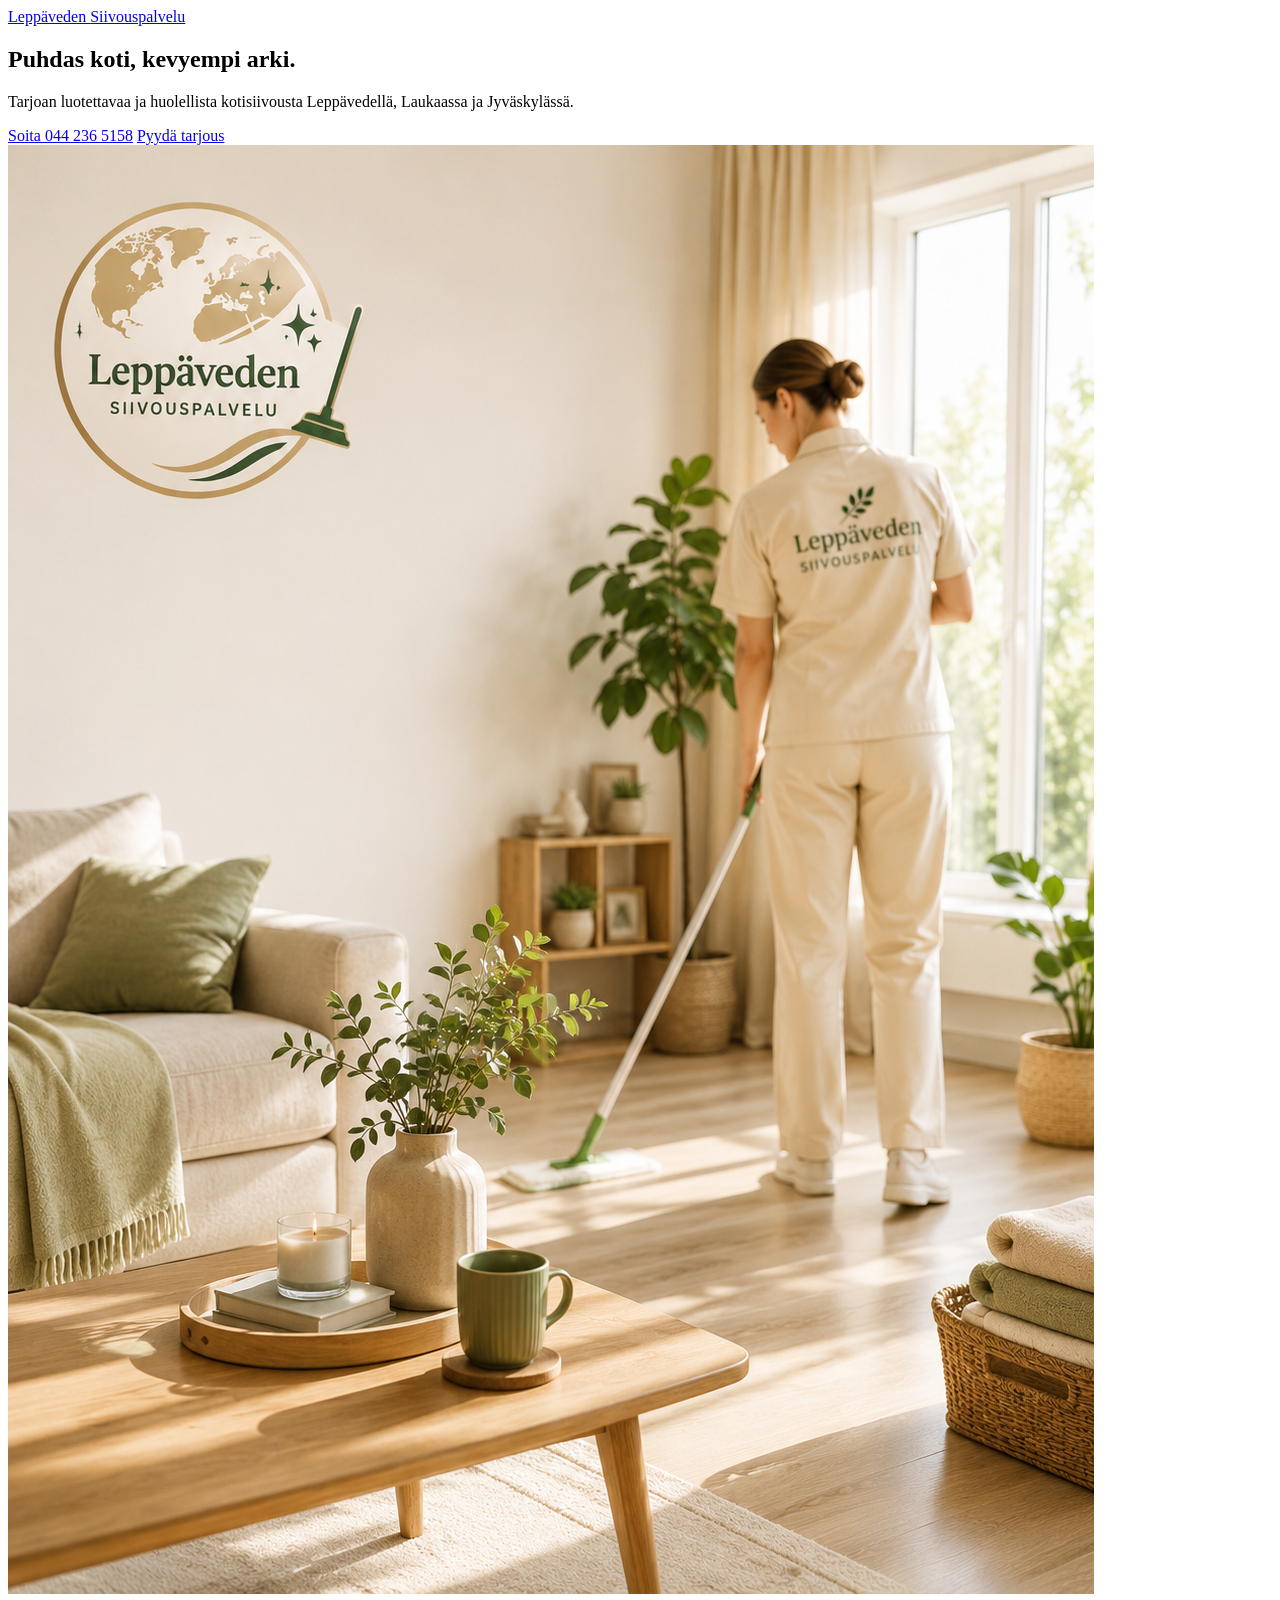
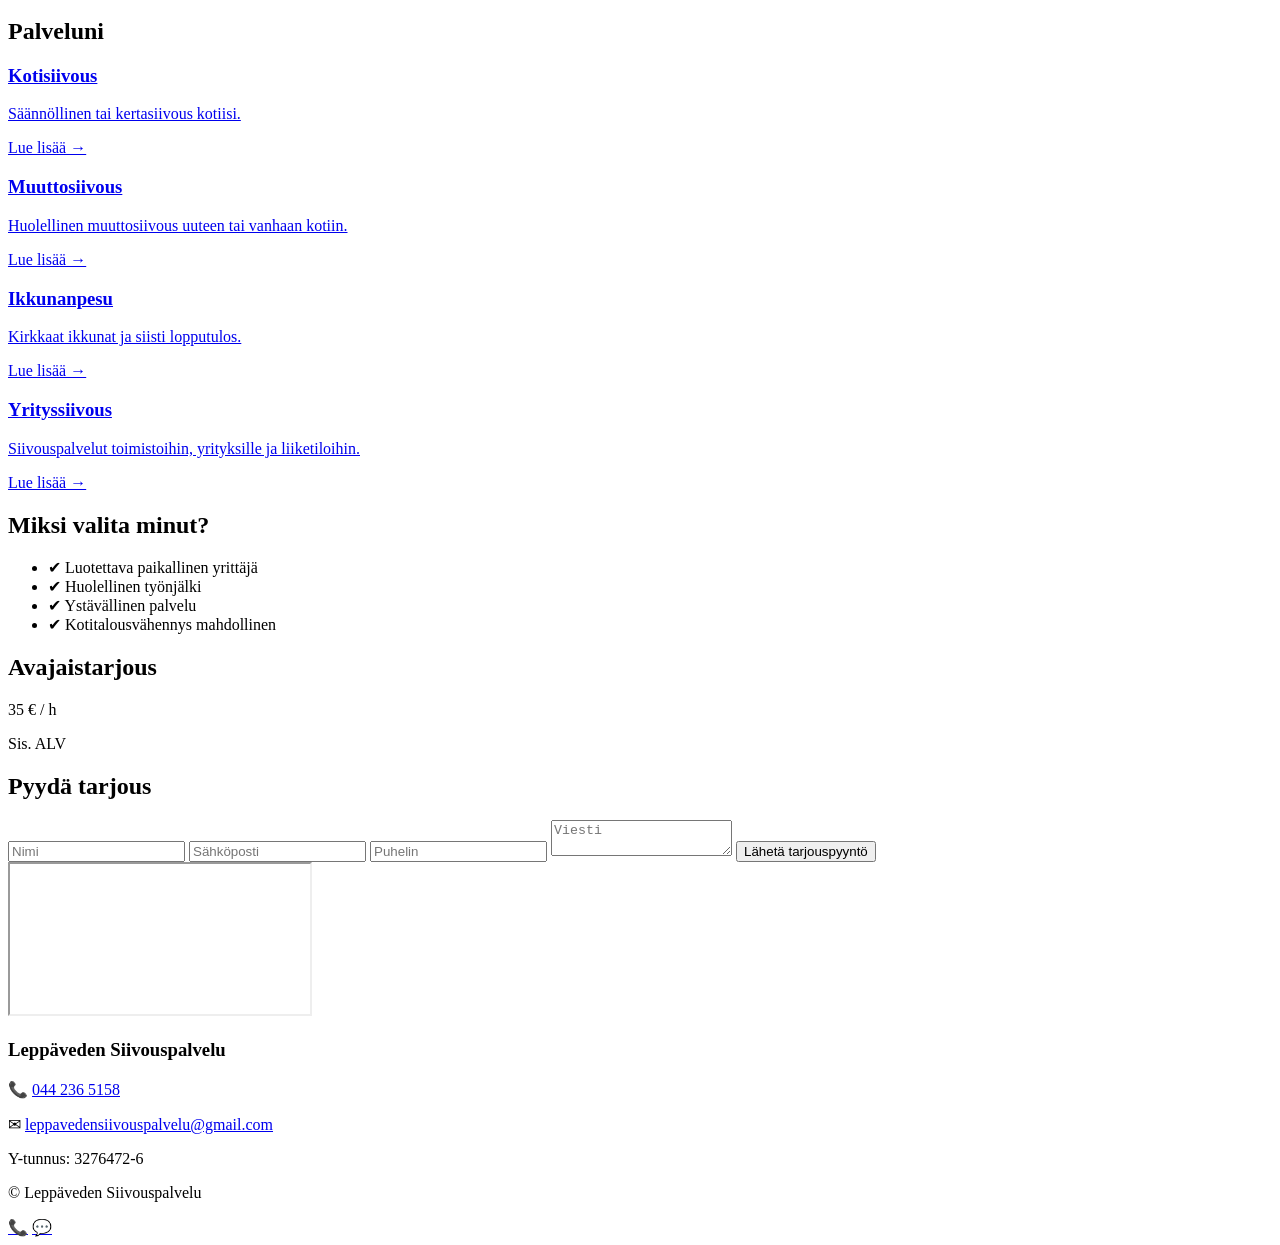
==== index.html @ e995a467 "Add files via upload" ====
<!DOCTYPE html>
<html lang="fi">
<head>
<meta charset="UTF-8">
<meta name="viewport" content="width=device-width, initial-scale=1.0">
<title>Siivouspalvelu Jyväskylä ja Laukaa | Leppäveden Siivouspalvelu</title>

<meta name="description" content="Tarjoan kotisiivousta, muuttosiivousta, yrityssiivousta ja ikkunanpesua Leppävedellä, Laukaassa ja Jyväskylässä. Pyydä maksuton tarjous!">
<meta name="robots" content="index,follow,max-image-preview:large">
<meta name="theme-color" content="#6d7550">
<link rel="canonical" href="https://www.leppavedensiivous.fi/">

<meta property="og:title" content="Leppäveden Siivouspalvelu">
<meta property="og:description" content="Kotisiivous, muuttosiivous, yrityssiivous ja ikkunanpesu Leppävedellä, Laukaassa ja Jyväskylässä.">
<meta property="og:type" content="website">
<meta property="og:locale" content="fi_FI">
<meta property="og:url" content="https://www.leppavedensiivous.fi/">
<meta property="og:image" content="https://www.leppavedensiivous.fi/etusivu.png">
<meta property="og:image:alt" content="Leppäveden Siivouspalvelu">
<meta name="twitter:card" content="summary_large_image">

<link rel="icon" href="favicon.png">
<link rel="stylesheet" href="css/style.css">
<link rel="stylesheet" href="css/desktop-form.css" media="(min-width: 601px)">
<link rel="stylesheet" href="css/mobile-images.css" media="(max-width: 600px)">
<script type="application/ld+json">
{
  "@context": "https://schema.org",
  "@type": "CleaningService",
  "@id": "https://www.leppavedensiivous.fi/#yritys",
  "name": "Leppäveden Siivouspalvelu",
  "url": "https://www.leppavedensiivous.fi/",
  "image": "https://www.leppavedensiivous.fi/etusivu.png",
  "telephone": "+358442365158",
  "email": "leppavedensiivouspalvelu@gmail.com",
  "priceRange": "€€",
  "address": {
    "@type": "PostalAddress",
    "addressLocality": "Leppävesi",
    "postalCode": "41310",
    "addressCountry": "FI"
  },
  "areaServed": ["Leppävesi", "Laukaa", "Jyväskylä"],
  "hasOfferCatalog": {
    "@type": "OfferCatalog",
    "name": "Siivouspalvelut",
    "itemListElement": [
      {"@type":"Offer","itemOffered":{"@type":"Service","name":"Kotisiivous","url":"https://www.leppavedensiivous.fi/kotisiivous.html"}},
      {"@type":"Offer","itemOffered":{"@type":"Service","name":"Muuttosiivous","url":"https://www.leppavedensiivous.fi/muuttosiivous.html"}},
      {"@type":"Offer","itemOffered":{"@type":"Service","name":"Ikkunanpesu","url":"https://www.leppavedensiivous.fi/ikkunanpesu.html"}},
      {"@type":"Offer","itemOffered":{"@type":"Service","name":"Yrityssiivous","url":"https://www.leppavedensiivous.fi/yrityssiivous.html"}}
    ]
  }
}
</script>
    <!-- Google tag (gtag.js) -->
<script async src="https://www.googletagmanager.com/gtag/js?id=G-11C0K4XJT7"></script>
<script>
  window.dataLayer = window.dataLayer || [];
  function gtag(){dataLayer.push(arguments);}
  gtag('js', new Date());

  gtag('config', 'G-11C0K4XJT7');
</script>
</head>

<body>

<header class="header">
<div class="container">
<a class="logo" href="#">Leppäveden <span>Siivouspalvelu</span></a>


</div>
</header>

<section class="hero">
<div class="container hero-content">
<h1>Puhdas koti, kevyempi arki.</h1>
<p>Tarjoan luotettavaa ja huolellista kotisiivousta Leppävedellä, Laukaassa ja Jyväskylässä.</p>

<div class="buttons">
<a class="btn primary" href="tel:+358442365158">Soita 044 236 5158</a>
<a class="btn secondary" href="#lomake">Pyydä tarjous</a>
</div>
</div>
</section>

<section class="section">
  <div class="container">
    <img src="etusivu.png"
         alt="Kotisiivous Leppävedellä, Laukaassa ja Jyväskylässä"
         width="1086"
         height="1449"
         class="service-image">
  </div>
</section>

<section id="palvelut" class="section">
<h2>Palveluni</h2>
<div class="cards">

<a href="kotisiivous.html" class="card">
    <h3>Kotisiivous</h3>
    <p>Säännöllinen tai kertasiivous kotiisi.</p>
    <span class="read-more">Lue lisää →</span>
</a>

<a href="muuttosiivous.html" class="card">
    <h3>Muuttosiivous</h3>
    <p>Huolellinen muuttosiivous uuteen tai vanhaan kotiin.</p>
    <span class="read-more">Lue lisää →</span>
</a>

<a href="ikkunanpesu.html" class="card">
    <h3>Ikkunanpesu</h3>
    <p>Kirkkaat ikkunat ja siisti lopputulos.</p>
    <span class="read-more">Lue lisää →</span>
</a>

<a href="yrityssiivous.html" class="card">
    <h3>Yrityssiivous</h3>
    <p>Siivouspalvelut toimistoihin, yrityksille ja liiketiloihin.</p>
    <span class="read-more">Lue lisää →</span>
</a>

</div>
</section>

<section id="miksi" class="section light">
<div class="container">
<h2>Miksi valita minut?</h2>
<ul class="benefits">
<li>✔ Luotettava paikallinen yrittäjä</li>
<li>✔ Huolellinen työnjälki</li>
<li>✔ Ystävällinen palvelu</li>
<li>✔ Kotitalousvähennys mahdollinen</li>
</ul>
</div>
</section>

<section id="tarjous" class="offer">
<div class="container">
<h2>Avajaistarjous</h2>
<div class="price"><span>35 € / h</span></div>
<p>Sis. ALV</p>
</div>
</section>

<section id="lomake" class="section">
<div class="container">
<h2>Pyydä tarjous</h2>

<form action="https://formspree.io/f/mqeryrnl" method="POST">
<input type="text" name="Nimi" placeholder="Nimi" required>
<input type="email" name="Sähköposti" placeholder="Sähköposti">
<input type="tel" name="Puhelin" placeholder="Puhelin" required>
<textarea name="Viesti" placeholder="Viesti" required></textarea>

<input type="hidden" name="_subject" value="Uusi tarjouspyyntö - Leppäveden Siivouspalvelu">
<input type="hidden" name="_next" value="https://www.leppavedensiivous.fi/kiitos.html">

<button type="submit">Lähetä tarjouspyyntö</button>
</form>

</div>
</section>

<section class="map">
<iframe loading="lazy" title="Leppäveden Siivouspalvelun palvelualue kartalla" referrerpolicy="no-referrer-when-downgrade" src="https://maps.google.com/maps?q=Leppävesi&t=&z=12&ie=UTF8&iwloc=&output=embed"></iframe>
</section>

<footer id="yhteys">
<div class="container">
<h3>Leppäveden Siivouspalvelu</h3>
<p>📞 <a href="tel:+358442365158">044 236 5158</a></p>
<p>✉ <a href="mailto:leppavedensiivouspalvelu@gmail.com">leppavedensiivouspalvelu@gmail.com</a></p>
<p>Y-tunnus: 3276472-6</p>
<p>© <span id="year"></span> Leppäveden Siivouspalvelu</p>
</div>
</footer>

<a class="floating-call" href="tel:+358442365158" aria-label="Soita">📞</a>
<a class="floating-whatsapp" href="https://wa.me/358442365158" target="_blank" rel="noopener" aria-label="WhatsApp">💬</a>

<script src="js/script.js"></script>
</body>
</html>
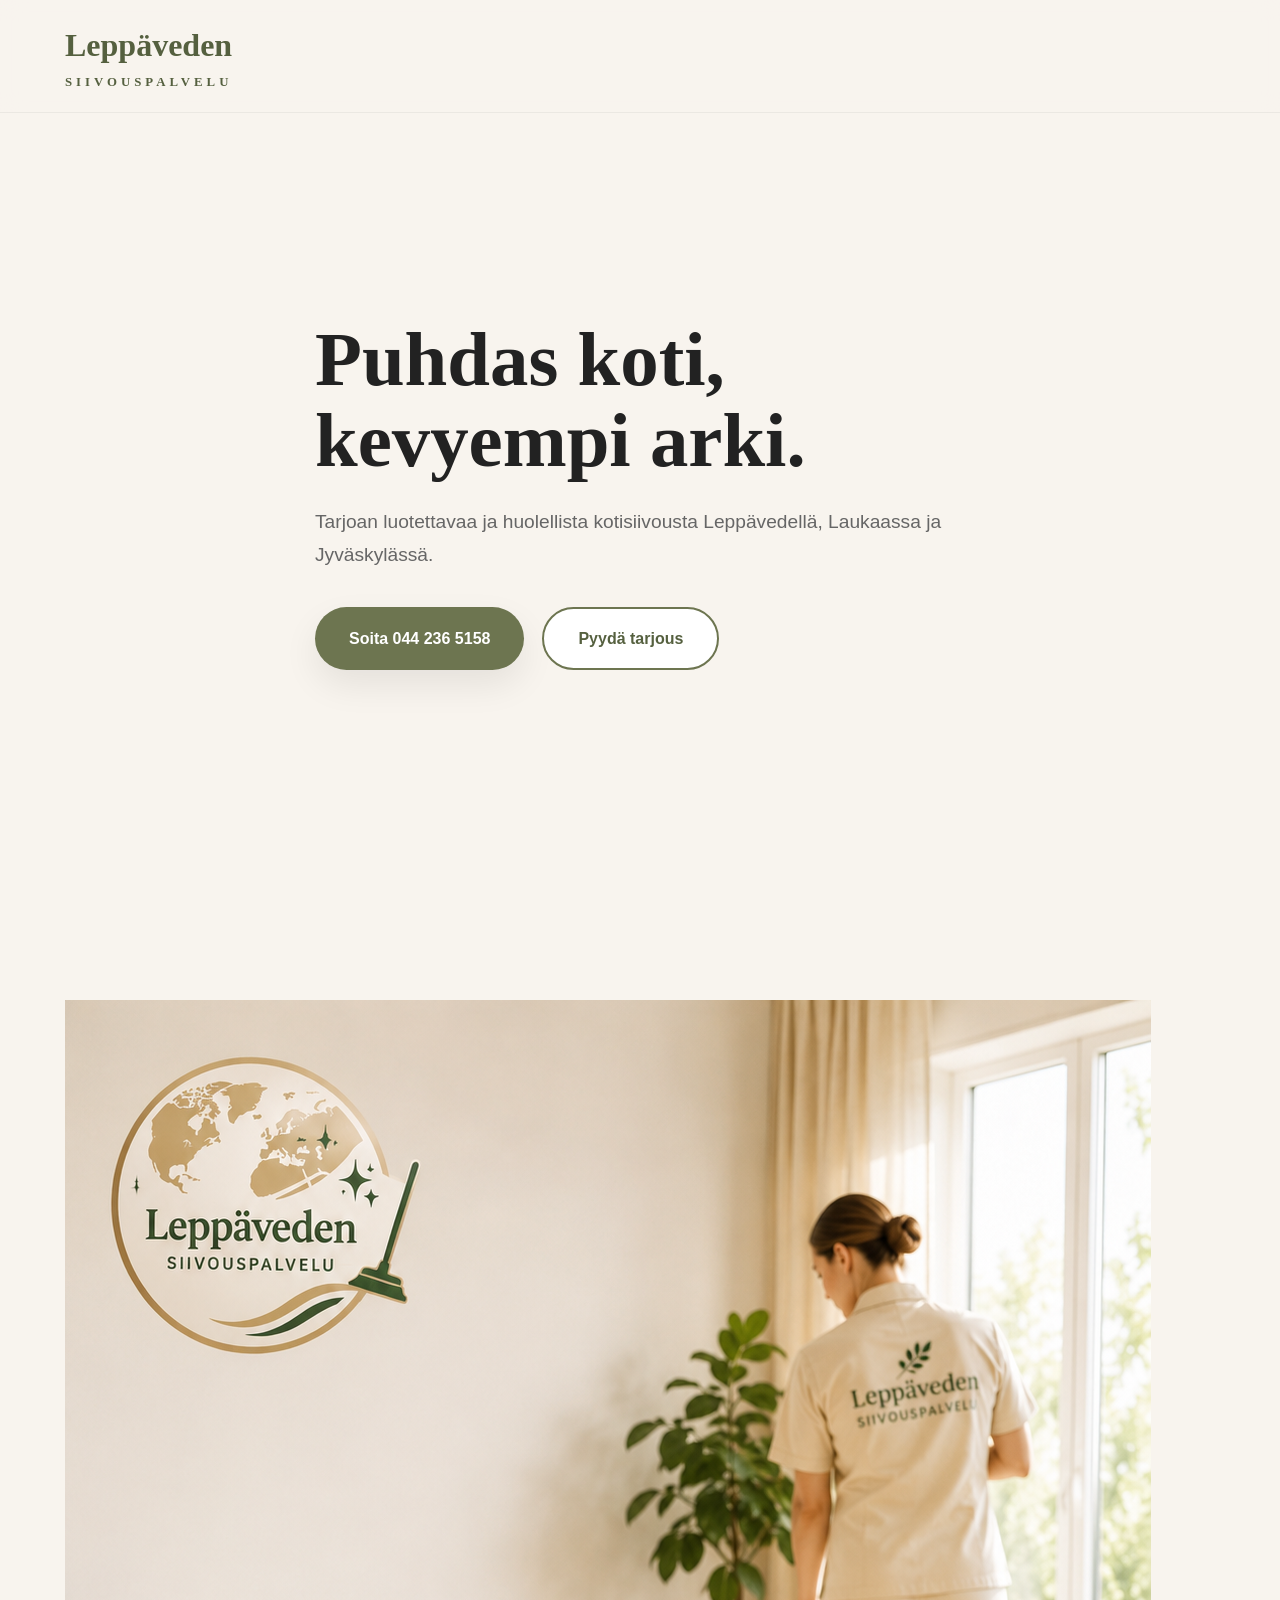
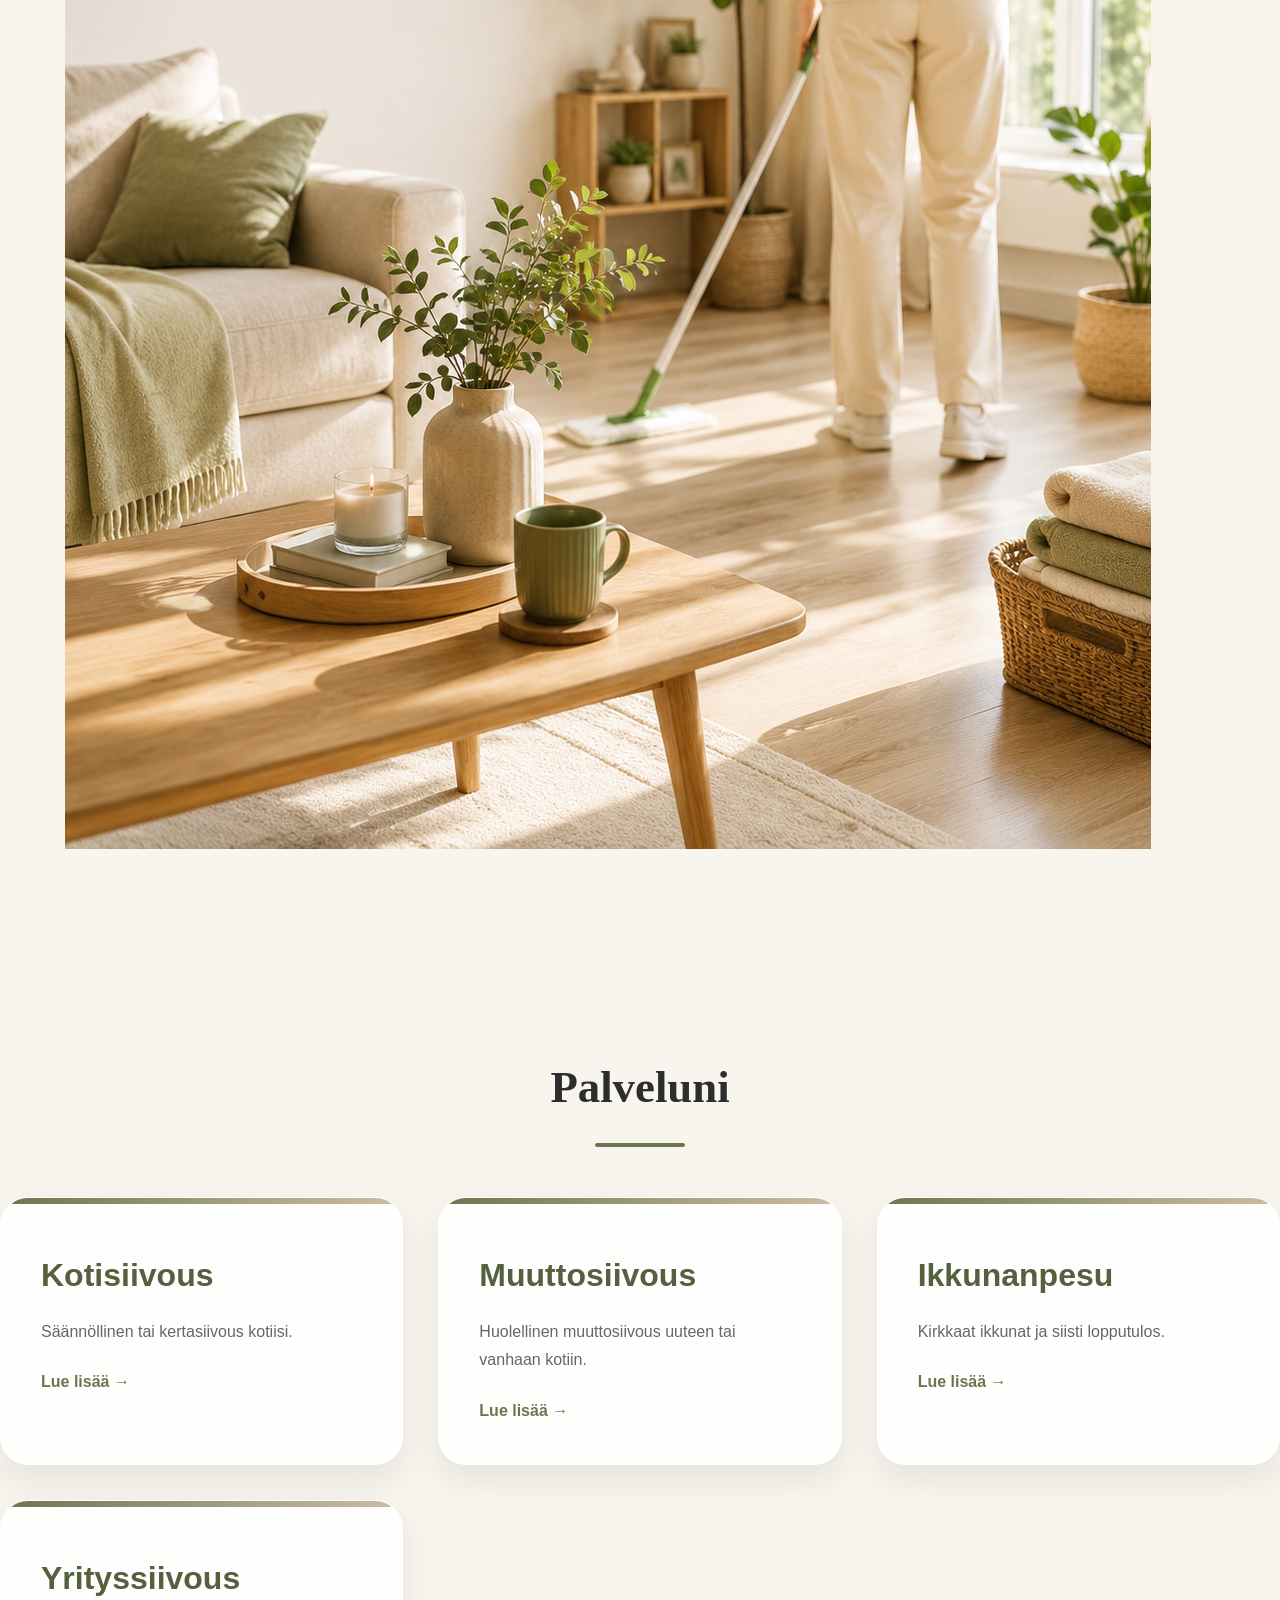
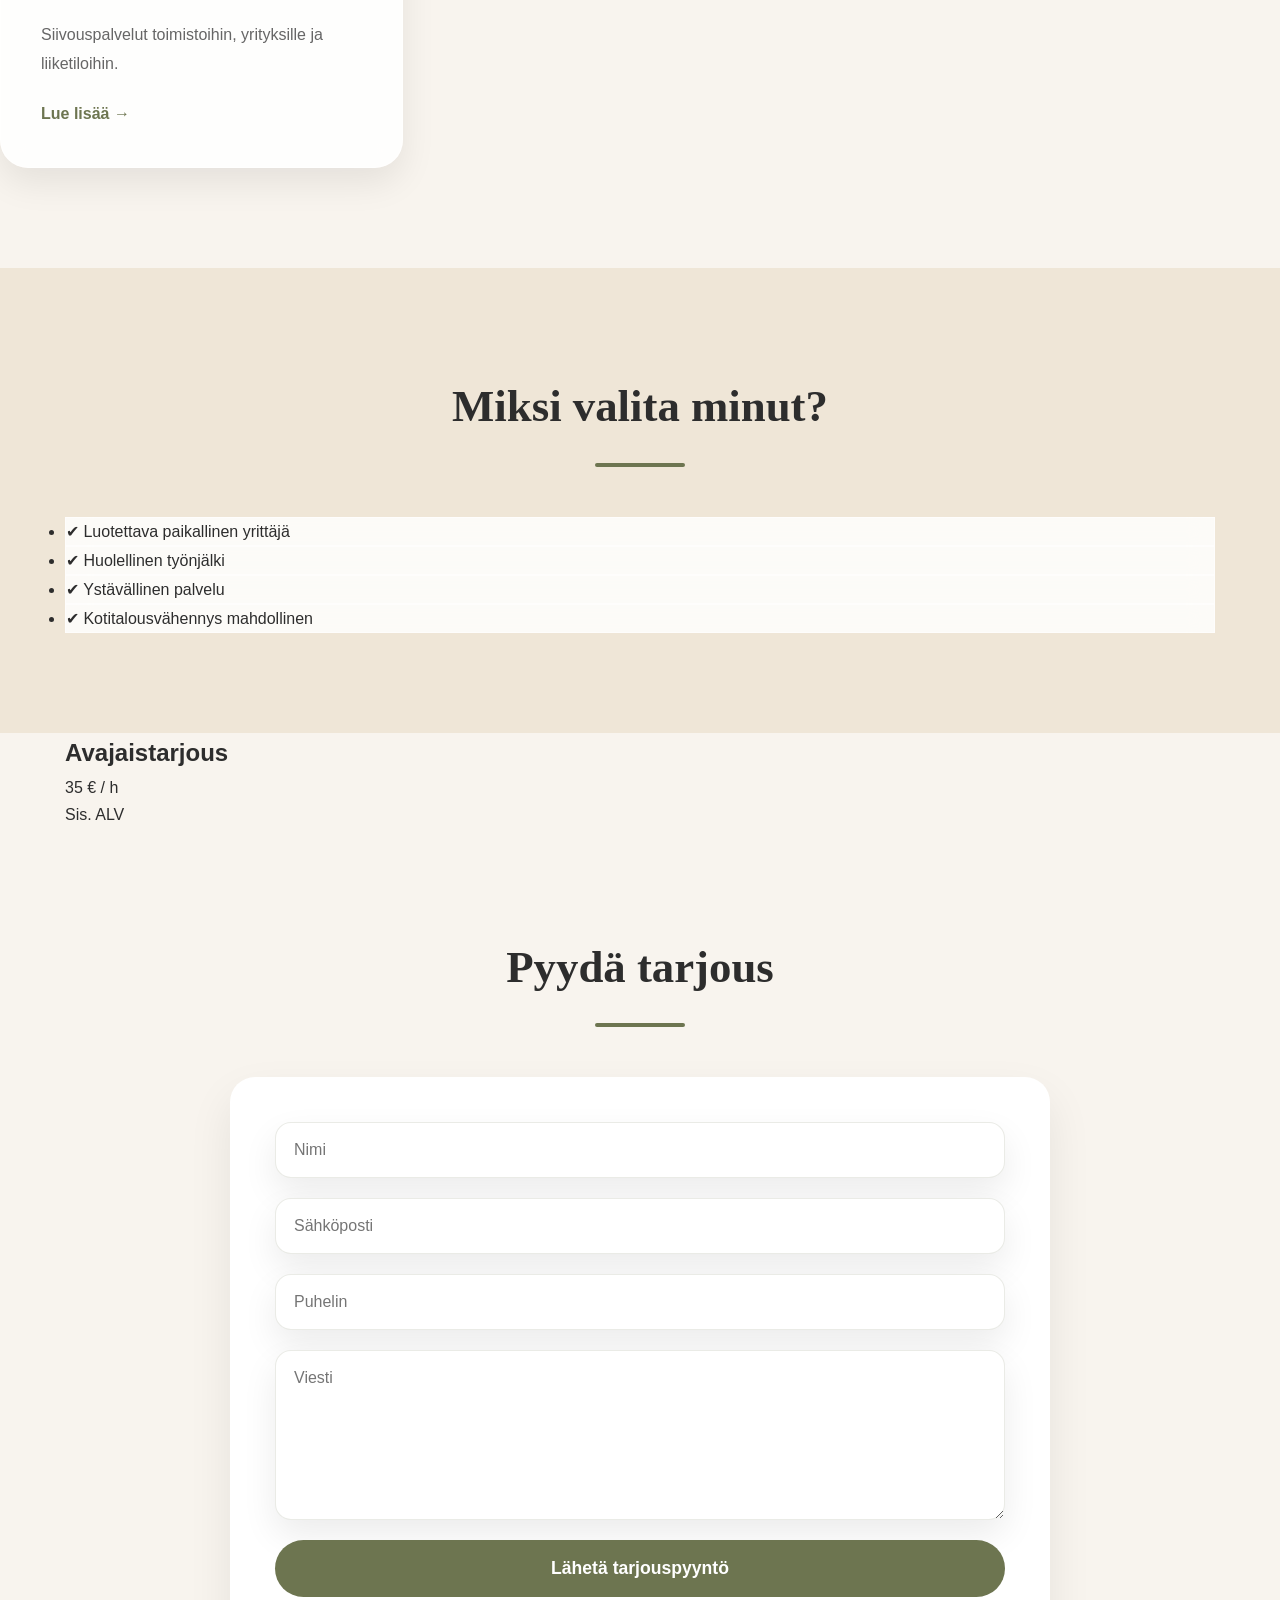
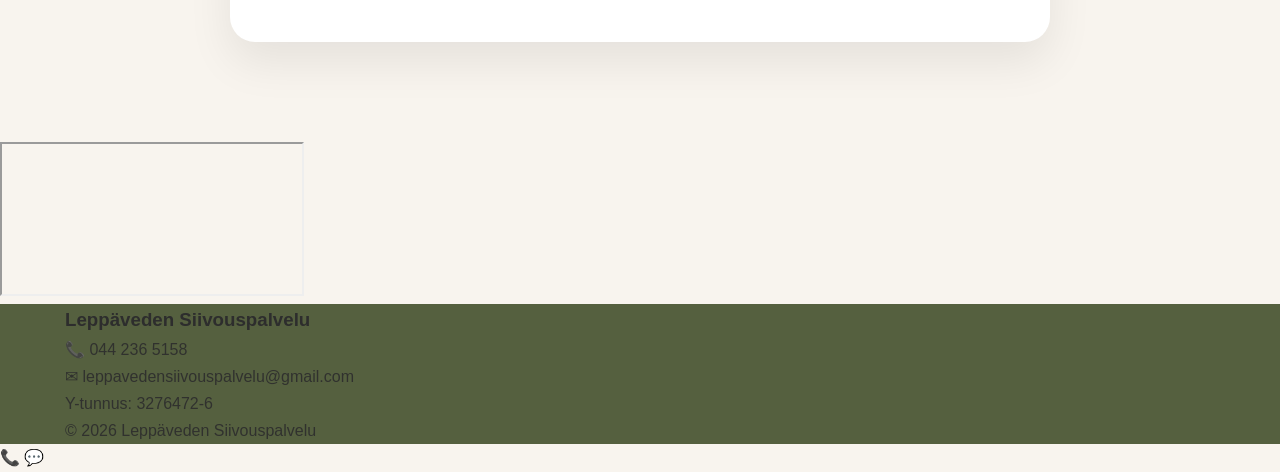
==== commit cea3cc12: "Add files via upload" ====
--- a/index.html
+++ b/index.html
@@ -22,35 +22,25 @@
 <link rel="icon" href="favicon.png">
 <link rel="stylesheet" href="css/style.css">
 <link rel="stylesheet" href="css/desktop-form.css" media="(min-width: 601px)">
-<link rel="stylesheet" href="css/mobile-images.css" media="(max-width: 600px)">
 <script type="application/ld+json">
 {
-  "@context": "https://schema.org",
-  "@type": "CleaningService",
-  "@id": "https://www.leppavedensiivous.fi/#yritys",
-  "name": "Leppäveden Siivouspalvelu",
-  "url": "https://www.leppavedensiivous.fi/",
-  "image": "https://www.leppavedensiivous.fi/etusivu.png",
-  "telephone": "+358442365158",
-  "email": "leppavedensiivouspalvelu@gmail.com",
-  "priceRange": "€€",
-  "address": {
-    "@type": "PostalAddress",
-    "addressLocality": "Leppävesi",
-    "postalCode": "41310",
-    "addressCountry": "FI"
-  },
-  "areaServed": ["Leppävesi", "Laukaa", "Jyväskylä"],
-  "hasOfferCatalog": {
-    "@type": "OfferCatalog",
-    "name": "Siivouspalvelut",
-    "itemListElement": [
-      {"@type":"Offer","itemOffered":{"@type":"Service","name":"Kotisiivous","url":"https://www.leppavedensiivous.fi/kotisiivous.html"}},
-      {"@type":"Offer","itemOffered":{"@type":"Service","name":"Muuttosiivous","url":"https://www.leppavedensiivous.fi/muuttosiivous.html"}},
-      {"@type":"Offer","itemOffered":{"@type":"Service","name":"Ikkunanpesu","url":"https://www.leppavedensiivous.fi/ikkunanpesu.html"}},
-      {"@type":"Offer","itemOffered":{"@type":"Service","name":"Yrityssiivous","url":"https://www.leppavedensiivous.fi/yrityssiivous.html"}}
-    ]
-  }
+  "@context":"https://schema.org",
+  "@type":"CleaningService",
+  "@id":"https://www.leppavedensiivous.fi/#yritys",
+  "name":"Leppäveden Siivouspalvelu",
+  "url":"https://www.leppavedensiivous.fi/",
+  "image":"https://www.leppavedensiivous.fi/etusivu.png",
+  "telephone":"+358442365158",
+  "email":"leppavedensiivouspalvelu@gmail.com",
+  "priceRange":"€€",
+  "address":{"@type":"PostalAddress","addressLocality":"Leppävesi","postalCode":"41310","addressCountry":"FI"},
+  "areaServed":["Leppävesi","Laukaa","Jyväskylä"],
+  "hasOfferCatalog":{"@type":"OfferCatalog","name":"Siivouspalvelut","itemListElement":[
+    {"@type":"Offer","itemOffered":{"@type":"Service","name":"Kotisiivous","url":"https://www.leppavedensiivous.fi/kotisiivous.html"}},
+    {"@type":"Offer","itemOffered":{"@type":"Service","name":"Muuttosiivous","url":"https://www.leppavedensiivous.fi/muuttosiivous.html"}},
+    {"@type":"Offer","itemOffered":{"@type":"Service","name":"Ikkunanpesu","url":"https://www.leppavedensiivous.fi/ikkunanpesu.html"}},
+    {"@type":"Offer","itemOffered":{"@type":"Service","name":"Yrityssiivous","url":"https://www.leppavedensiivous.fi/yrityssiivous.html"}}
+  ]}
 }
 </script>
     <!-- Google tag (gtag.js) -->
@@ -90,8 +80,6 @@
   <div class="container">
     <img src="etusivu.png"
          alt="Kotisiivous Leppävedellä, Laukaassa ja Jyväskylässä"
-         width="1086"
-         height="1449"
          class="service-image">
   </div>
 </section>
@@ -167,7 +155,7 @@
 </section>
 
 <section class="map">
-<iframe loading="lazy" title="Leppäveden Siivouspalvelun palvelualue kartalla" referrerpolicy="no-referrer-when-downgrade" src="https://maps.google.com/maps?q=Leppävesi&t=&z=12&ie=UTF8&iwloc=&output=embed"></iframe>
+<iframe loading="lazy" src="https://maps.google.com/maps?q=Leppävesi&t=&z=12&ie=UTF8&iwloc=&output=embed"></iframe>
 </section>
 
 <footer id="yhteys">
--- a/css/style.css
+++ b/css/style.css
@@ -0,0 +1,938 @@
+/* ===== Leppäveden Siivouspalvelu ===== */
+
+@import url('https://fonts.googleapis.com/css2?family=Playfair+Display:wght@600;700&family=Inter:wght@300;400;500;600;700&display=swap');
+
+:root{
+    --bg:#f8f4ee;
+    --bg2:#efe6d7;
+    --white:#ffffff;
+    --green:#6d7550;
+    --green-dark:#55603f;
+    --accent:#d8c7af;
+    --text:#2d2d2d;
+    --muted:#666;
+    --radius:20px;
+    --shadow:0 15px 35px rgba(0,0,0,.08);
+    --transition:.35s ease;
+}
+
+*{
+    margin:0;
+    padding:0;
+    box-sizing:border-box;
+}
+
+html{
+    scroll-behavior:smooth;
+}
+
+body{
+    background:var(--bg);
+    color:var(--text);
+    font-family:'Inter',sans-serif;
+    line-height:1.7;
+}
+
+img{
+    max-width:100%;
+    display:block;
+}
+
+a{
+    text-decoration:none;
+    color:inherit;
+}
+
+.container{
+    width:min(1150px,92%);
+    margin:auto;
+}
+
+/* HEADER */
+
+.header{
+    position:fixed;
+    top:0;
+    left:0;
+    width:100%;
+    z-index:999;
+    background:rgba(248,244,238,.92);
+    backdrop-filter:blur(12px);
+    border-bottom:1px solid rgba(0,0,0,.05);
+}
+
+.header .container{
+    display:flex;
+    justify-content:space-between;
+    align-items:center;
+    padding:18px 0;
+}
+
+.logo{
+    font-family:'Playfair Display',serif;
+    font-size:2rem;
+    font-weight:700;
+    color:var(--green-dark);
+}
+
+.logo span{
+    display:block;
+    font-size:.8rem;
+    letter-spacing:4px;
+    text-transform:uppercase;
+}
+
+nav{
+    display:flex;
+    gap:30px;
+}
+
+nav a{
+    font-weight:600;
+    position:relative;
+    transition:var(--transition);
+}
+
+nav a:hover{
+    color:var(--green);
+}
+
+nav a::after{
+    content:"";
+    position:absolute;
+    left:0;
+    bottom:-6px;
+    width:0;
+    height:2px;
+    background:var(--green);
+    transition:.3s;
+}
+
+nav a:hover::after{
+    width:100%;
+}
+
+/* HERO */
+
+.hero{
+    min-height:100vh;
+    display:flex;
+    align-items:center;
+    position:relative;
+    overflow:hidden;
+    padding-top:90px;
+
+    background:
+        linear-gradient(rgba(248,244,238,.65),
+        rgba(248,244,238,.75)),
+        url("../images/hero.jpg") center/cover no-repeat;
+}
+
+.hero-content{
+    max-width:650px;
+}
+
+.hero h1{
+    font-family:'Playfair Display',serif;
+    font-size:clamp(3rem,6vw,5rem);
+    line-height:1.05;
+    margin-bottom:25px;
+    color:#222;
+}
+
+.hero p{
+    font-size:1.2rem;
+    color:var(--muted);
+    margin-bottom:35px;
+}
+
+.buttons{
+    display:flex;
+    gap:18px;
+    flex-wrap:wrap;
+}
+
+/* BUTTONS */
+
+.btn{
+    display:inline-flex;
+    align-items:center;
+    justify-content:center;
+    padding:16px 34px;
+    border-radius:50px;
+    font-weight:700;
+    transition:var(--transition);
+}
+
+.primary{
+    background:var(--green);
+    color:white;
+    box-shadow:var(--shadow);
+}
+
+.primary:hover{
+    background:var(--green-dark);
+    transform:translateY(-4px);
+}
+
+.secondary{
+    background:white;
+    color:var(--green-dark);
+    border:2px solid var(--green);
+}
+
+.secondary:hover{
+    background:var(--green);
+    color:white;
+}
+
+/* SECTION */
+
+.section{
+    padding:100px 0;
+}
+
+.section h2{
+    font-family:'Playfair Display',serif;
+    font-size:2.8rem;
+    margin-bottom:50px;
+    text-align:center;
+}
+
+.light{
+    background:var(--bg2);
+}
+
+/* CARDS */
+/* ===========================
+   PALVELUKORTIT
+=========================== */
+
+.cards{
+    display:grid;
+    grid-template-columns:repeat(auto-fit,minmax(320px,1fr));
+    gap:35px;
+    margin-top:50px;
+}
+
+.cards a.card{
+    display:block;
+    background:rgba(255,255,255,.85);
+    backdrop-filter:blur(12px);
+    border:1px solid rgba(255,255,255,.6);
+    border-radius:28px;
+    padding:40px;
+    color:inherit;
+    text-decoration:none;
+    position:relative;
+    overflow:hidden;
+    box-shadow:0 15px 35px rgba(0,0,0,.08);
+    transition:all .35s ease;
+}
+
+.cards a.card::before{
+    content:"";
+    position:absolute;
+    left:0;
+    top:0;
+    width:100%;
+    height:6px;
+    background:linear-gradient(90deg,#6d7550,#cdbda6);
+}
+
+.cards a.card:hover,
+.cards a.card:active{
+    transform:translateY(-10px) scale(1.02);
+    box-shadow:
+        0 22px 50px rgba(0,0,0,.14),
+        0 0 35px rgba(109,117,80,.28);
+}
+
+.cards a.card h3{
+    color:#55603f;
+    font-size:2rem;
+    margin-bottom:15px;
+}
+
+.cards a.card p{
+    color:#666;
+    line-height:1.8;
+}
+
+.read-more{
+    display:inline-flex;
+    align-items:center;
+    margin-top:22px;
+    font-weight:700;
+    color:#6d7550;
+    transition:.3s;
+}
+
+.cards a.card:hover .read-more{
+    transform:translateX(8px);
+}
+
+/* RESPONSIVE */
+
+@media(max-width:900px){
+
+nav{
+    display:none;
+}
+
+.hero{
+    text-align:center;
+}
+
+.hero-content{
+    margin:auto;
+}
+
+.buttons{
+    justify-content:center;
+}
+
+.hero h1{
+    font-size:3rem;
+}
+
+.section h2{
+    font-size:2.2rem;
+}
+
+}
+
+@media(max-width:600px){
+
+.logo{
+    font-size:1.6rem;
+}
+
+.hero{
+    min-height:85vh;
+}
+
+.btn{
+    width:100%;
+}
+
+.cards{
+    grid-template-columns:1fr;
+}
+/* ===========================
+   MIKSI VALITA MEIDÄT
+=========================== */
+
+.benefits{
+    max-width:900px;
+    margin:0 auto;
+    display:grid;
+    grid-template-columns:repeat(auto-fit,minmax(240px,1fr));
+    gap:25px;
+}
+
+.benefits li{
+    list-style:none;
+    background:#fff;
+    border-radius:18px;
+    padding:25px;
+    box-shadow:var(--shadow);
+    transition:.35s;
+    font-size:1.05rem;
+    font-weight:500;
+}
+
+.benefits li:hover{
+    transform:translateY(-8px);
+    background:var(--green);
+    color:#fff;
+}
+
+/* ===========================
+   TARJOUS
+=========================== */
+
+.offer{
+    background:linear-gradient(135deg,#6d7550,#55603f);
+    color:#fff;
+    text-align:center;
+    padding:110px 20px;
+}
+
+.offer h2{
+    font-family:"Playfair Display",serif;
+    font-size:3rem;
+    margin-bottom:25px;
+}
+
+.price{
+    width:240px;
+    height:240px;
+    margin:35px auto;
+    border-radius:50%;
+    border:8px solid rgba(255,255,255,.25);
+    display:flex;
+    align-items:center;
+    justify-content:center;
+    background:rgba(255,255,255,.08);
+    backdrop-filter:blur(8px);
+    box-shadow:0 20px 45px rgba(0,0,0,.25);
+}
+
+.price span{
+    font-size:3.2rem;
+    font-weight:700;
+    line-height:1.1;
+}
+
+/* ===========================
+   LOMAKE
+=========================== */
+
+form{
+    max-width:720px;
+    margin:40px auto 0;
+    display:grid;
+    gap:20px;
+}
+
+form input,
+form textarea{
+    width:100%;
+    padding:18px;
+    border:none;
+    border-radius:16px;
+    background:#fff;
+    box-shadow:var(--shadow);
+    font-size:1rem;
+    font-family:inherit;
+}
+
+form textarea{
+    min-height:170px;
+    resize:vertical;
+}
+
+form input:focus,
+form textarea:focus{
+    outline:2px solid var(--green);
+}
+
+form button{
+    padding:18px;
+    border:none;
+    border-radius:50px;
+    background:var(--green);
+    color:#fff;
+    font-size:1.1rem;
+    font-weight:700;
+    cursor:pointer;
+    transition:.35s;
+}
+
+form button:hover{
+    background:var(--green-dark);
+    transform:translateY(-4px);
+}
+
+/* ===========================
+   GOOGLE MAPS
+=========================== */
+
+.map{
+    padding:0;
+}
+
+.map iframe{
+    width:100%;
+    height:500px;
+    border:0;
+}
+
+/* ===========================
+   FOOTER
+=========================== */
+
+footer{
+    background:#39432d;
+    color:#fff;
+    padding:70px 0;
+    text-align:center;
+}
+
+footer h3{
+    font-family:"Playfair Display",serif;
+    font-size:2rem;
+    margin-bottom:20px;
+}
+
+footer p{
+    margin:10px 0;
+    opacity:.9;
+}
+
+footer a{
+    color:#fff;
+}
+
+footer a:hover{
+    color:#efe6d7;
+}
+
+/* ===========================
+   SOITA
+=========================== */
+
+.floating-call,
+.floating-whatsapp{
+    position:fixed;
+    right:25px;
+    width:65px;
+    height:65px;
+    border-radius:50%;
+    display:flex;
+    align-items:center;
+    justify-content:center;
+    color:#fff;
+    text-decoration:none;
+    font-size:28px;
+    z-index:999;
+    box-shadow:0 15px 35px rgba(0,0,0,.25);
+    transition:.3s;
+}
+
+.floating-call{
+    bottom:110px;
+    background:#6d7550;
+}
+
+.floating-whatsapp{
+    bottom:30px;
+    background:#25D366;
+}
+
+.floating-call:hover,
+.floating-whatsapp:hover{
+    transform:scale(1.12);
+}
+
+/* ===========================
+   PEHMEÄT ANIMAATIOT
+=========================== */
+
+.card,
+.benefits li,
+.offer,
+form,
+footer{
+    animation:fadeUp .8s ease both;
+}
+
+@keyframes fadeUp{
+
+from{
+opacity:0;
+transform:translateY(40px);
+}
+
+to{
+opacity:1;
+transform:translateY(0);
+}
+
+}
+
+/* ===========================
+   MOBIILI
+=========================== */
+
+@media(max-width:768px){
+
+.offer h2{
+font-size:2.2rem;
+}
+
+.price{
+width:180px;
+height:180px;
+}
+
+.price span{
+font-size:2.3rem;
+}
+
+footer{
+padding:50px 20px;
+}
+
+.floating-call,
+.floating-whatsapp{
+width:58px;
+height:58px;
+font-size:24px;
+right:15px;
+}
+
+}
+}
+/* =====================================
+   PREMIUM HERO
+===================================== */
+
+.hero::before{
+    content:"";
+    position:absolute;
+    inset:0;
+    background:linear-gradient(
+        90deg,
+        rgba(248,244,238,.92) 0%,
+        rgba(248,244,238,.75) 45%,
+        rgba(248,244,238,.15) 100%);
+}
+
+.hero-content{
+    position:relative;
+    z-index:2;
+}
+
+.hero h1{
+    animation:slideUp 1s ease;
+}
+
+.hero p{
+    animation:slideUp 1.3s ease;
+}
+
+.buttons{
+    animation:slideUp 1.6s ease;
+}
+
+/* =====================================
+   PALVELUKORTIT
+===================================== */
+
+.card{
+    position:relative;
+    overflow:hidden;
+}
+
+.card::before{
+    content:"";
+    position:absolute;
+    width:100%;
+    height:5px;
+    top:0;
+    left:0;
+    background:linear-gradient(90deg,#6d7550,#cdbda6);
+}
+
+.card:hover{
+    transform:translateY(-12px);
+    box-shadow:0 25px 45px rgba(0,0,0,.12);
+}
+
+.card h3{
+    margin-top:10px;
+}
+
+.card p{
+    margin-top:10px;
+}
+
+/* =====================================
+   OTSIKOT
+===================================== */
+
+.section h2::after{
+    content:"";
+    display:block;
+    width:90px;
+    height:4px;
+    background:#6d7550;
+    margin:18px auto;
+    border-radius:5px;
+}
+
+/* =====================================
+   TARJOUSYMPYRÄ
+===================================== */
+
+.price{
+    animation:pulse 4s infinite;
+}
+
+@keyframes pulse{
+
+0%{
+transform:scale(1);
+}
+
+50%{
+transform:scale(1.05);
+}
+
+100%{
+transform:scale(1);
+}
+
+}
+
+/* =====================================
+   HOVER
+===================================== */
+
+button,
+.btn,
+nav a,
+.card,
+.benefits li{
+transition:.35s;
+}
+
+/* =====================================
+   SCROLL ANIMATION
+===================================== */
+
+.reveal{
+opacity:0;
+transform:translateY(50px);
+transition:1s;
+}
+
+.reveal.active{
+opacity:1;
+transform:none;
+}
+
+/* =====================================
+   LASIKORTIT
+===================================== */
+
+.card,
+.benefits li{
+
+background:rgba(255,255,255,.82);
+
+backdrop-filter:blur(12px);
+
+border:1px solid rgba(255,255,255,.6);
+
+}
+
+/* =====================================
+   LOMAKE
+===================================== */
+
+form{
+
+background:white;
+
+padding:40px;
+
+border-radius:25px;
+
+box-shadow:0 20px 45px rgba(0,0,0,.08);
+
+}
+
+/* =====================================
+   FOOTER
+===================================== */
+
+footer{
+
+background:#55603f;
+
+}
+
+footer p{
+
+opacity:.9;
+
+}
+
+footer a:hover{
+
+color:#efe6d7;
+
+}
+
+/* =====================================
+   FLOATING BUTTONS
+===================================== */
+
+.floating-call:active,
+.floating-whatsapp:active{
+
+transform:scale(.9);
+
+}
+
+/* =====================================
+   ANIMAATIOT
+===================================== */
+
+@keyframes slideUp{
+
+from{
+
+opacity:0;
+
+transform:translateY(60px);
+
+}
+
+to{
+
+opacity:1;
+
+transform:none;
+
+}
+
+}
+
+@keyframes fade{
+
+from{
+
+opacity:0;
+
+}
+
+to{
+
+opacity:1;
+
+}
+
+}
+
+/* =====================================
+   RESPONSIVE
+===================================== */
+
+@media (max-width:992px){
+
+.hero{
+
+text-align:center;
+
+}
+
+.hero-content{
+
+margin:auto;
+
+}
+
+nav{
+
+gap:15px;
+
+}
+
+}
+
+@media (max-width:768px){
+
+.header .container{
+
+padding:15px 0;
+
+}
+
+.hero{
+
+padding-top:120px;
+
+min-height:90vh;
+
+}
+
+.hero h1{
+
+font-size:2.6rem;
+
+}
+
+.hero p{
+
+font-size:1rem;
+
+}
+
+.section{
+
+padding:70px 0;
+
+}
+
+.cards{
+
+grid-template-columns:1fr;
+
+}
+
+.benefits{
+
+grid-template-columns:1fr;
+
+}
+
+.price{
+
+width:180px;
+height:180px;
+
+}
+
+.price span{
+
+font-size:2.3rem;
+
+}
+
+}
+
+@media (max-width:480px){
+
+.logo{
+
+font-size:1.4rem;
+
+}
+
+.section h2{
+
+font-size:2rem;
+
+}
+
+.btn{
+
+width:100%;
+
+}
+
+.floating-call,
+.floating-whatsapp{
+
+width:55px;
+height:55px;
+
+font-size:22px;
+
+right:15px;
+
+}
+    .service-image{
+    width:100%;
+    max-width:1000px;
+    display:block;
+    margin:2rem auto;
+    border-radius:18px;
+    box-shadow:0 12px 35px rgba(0,0,0,.12);
+    }
+
+      }
--- a/css/desktop-form.css
+++ b/css/desktop-form.css
@@ -0,0 +1,52 @@
+#lomake .container{
+    max-width:820px;
+}
+
+#lomake form{
+    display:grid;
+    gap:20px;
+    background:#fff;
+    padding:45px;
+    border-radius:25px;
+    box-shadow:0 20px 45px rgba(0,0,0,.08);
+}
+
+#lomake form input,
+#lomake form textarea{
+    width:100%;
+    padding:18px;
+    border:1px solid rgba(109,117,80,.14);
+    border-radius:16px;
+    background:#fff;
+    box-shadow:var(--shadow);
+    font-size:1rem;
+    font-family:inherit;
+}
+
+#lomake form textarea{
+    min-height:170px;
+    resize:vertical;
+}
+
+#lomake form input:focus,
+#lomake form textarea:focus{
+    outline:2px solid var(--green);
+}
+
+#lomake form button{
+    width:100%;
+    padding:18px;
+    border:none;
+    border-radius:50px;
+    background:var(--green);
+    color:#fff;
+    font-size:1.1rem;
+    font-weight:700;
+    cursor:pointer;
+    transition:.35s;
+}
+
+#lomake form button:hover{
+    background:var(--green-dark);
+    transform:translateY(-4px);
+}
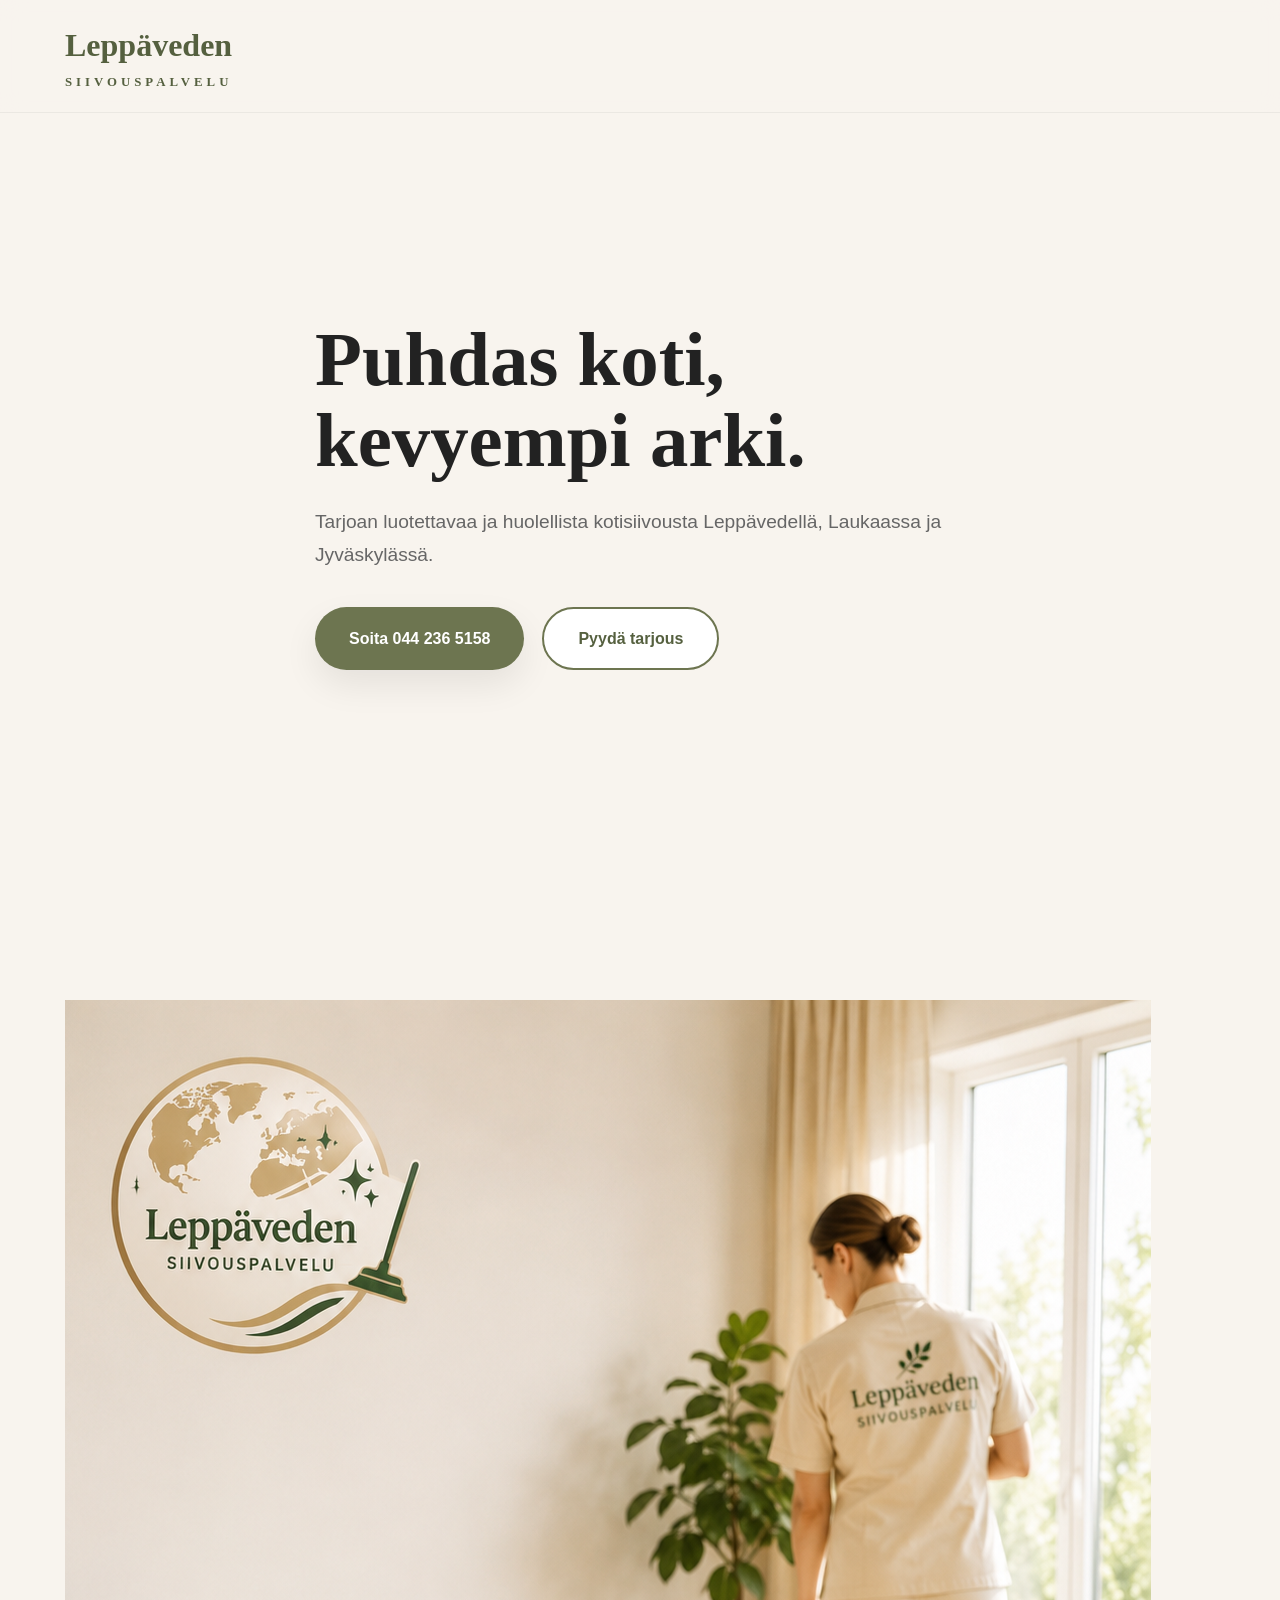
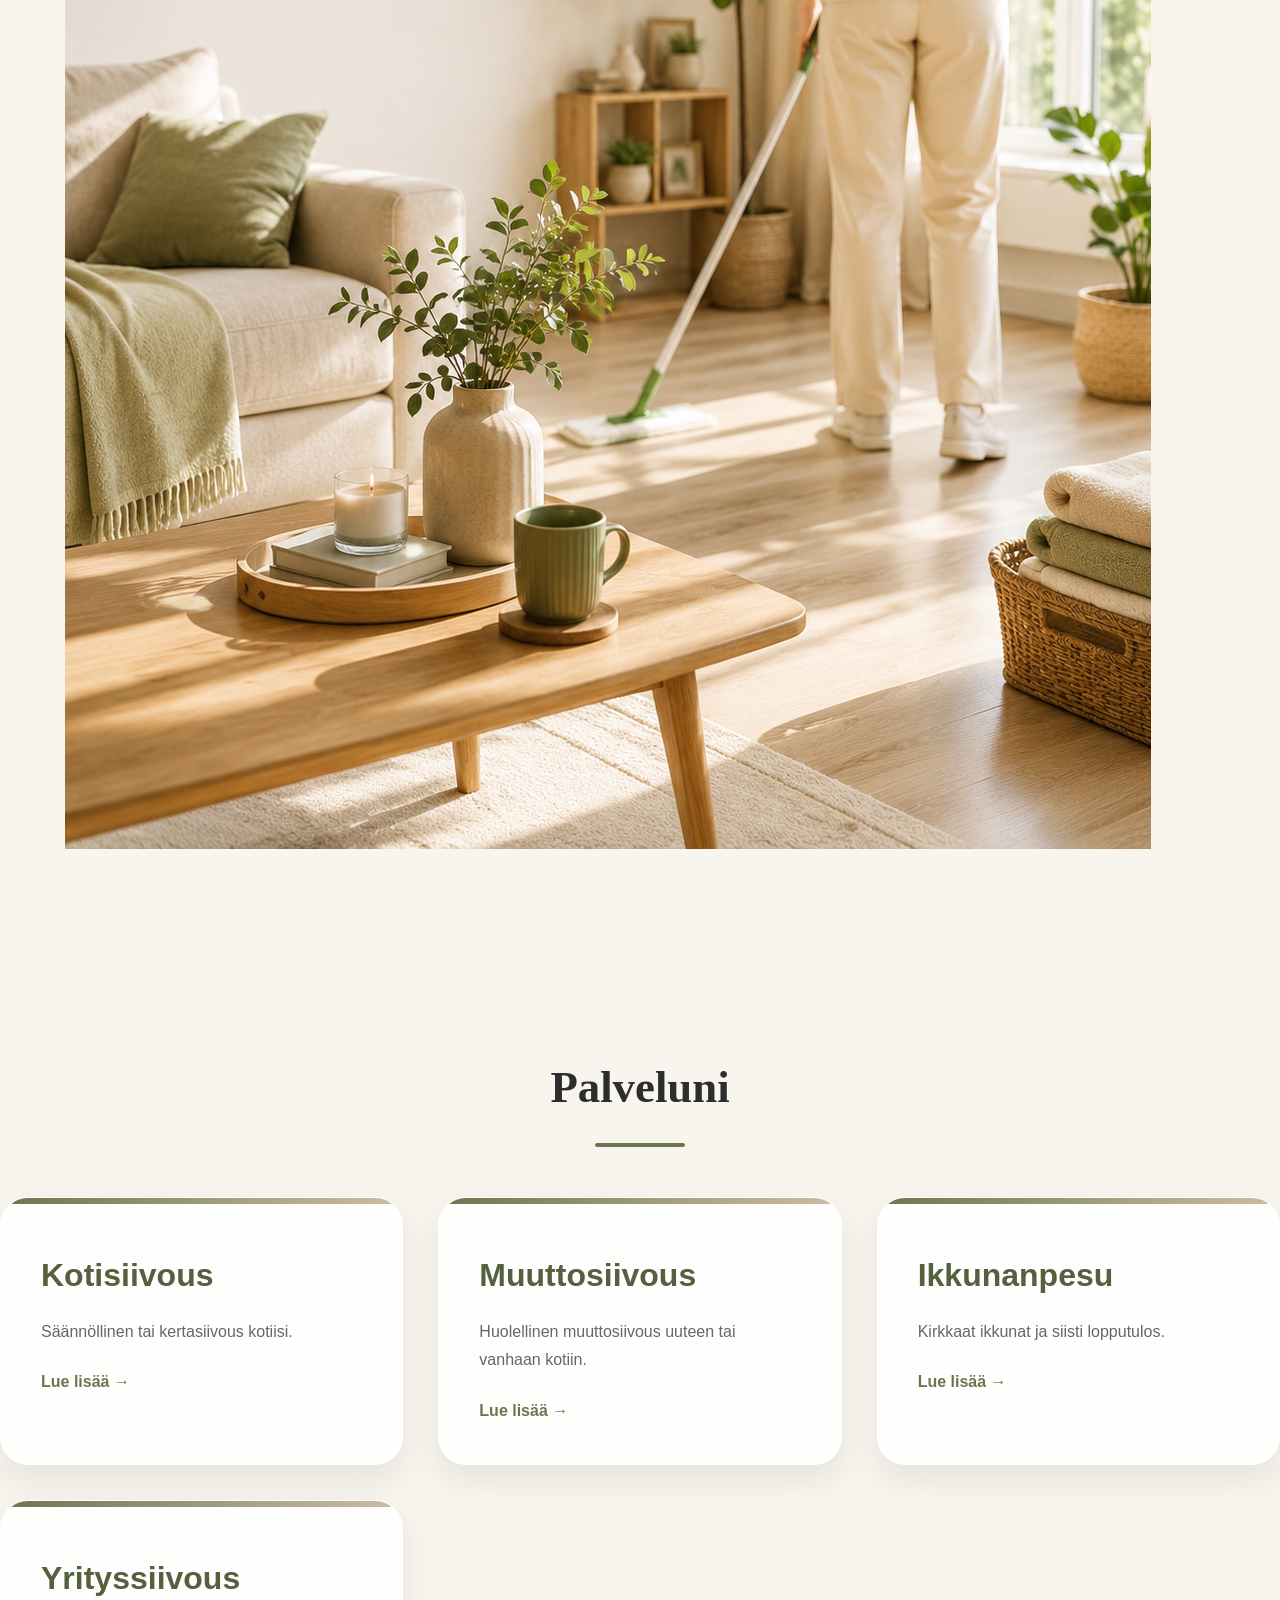
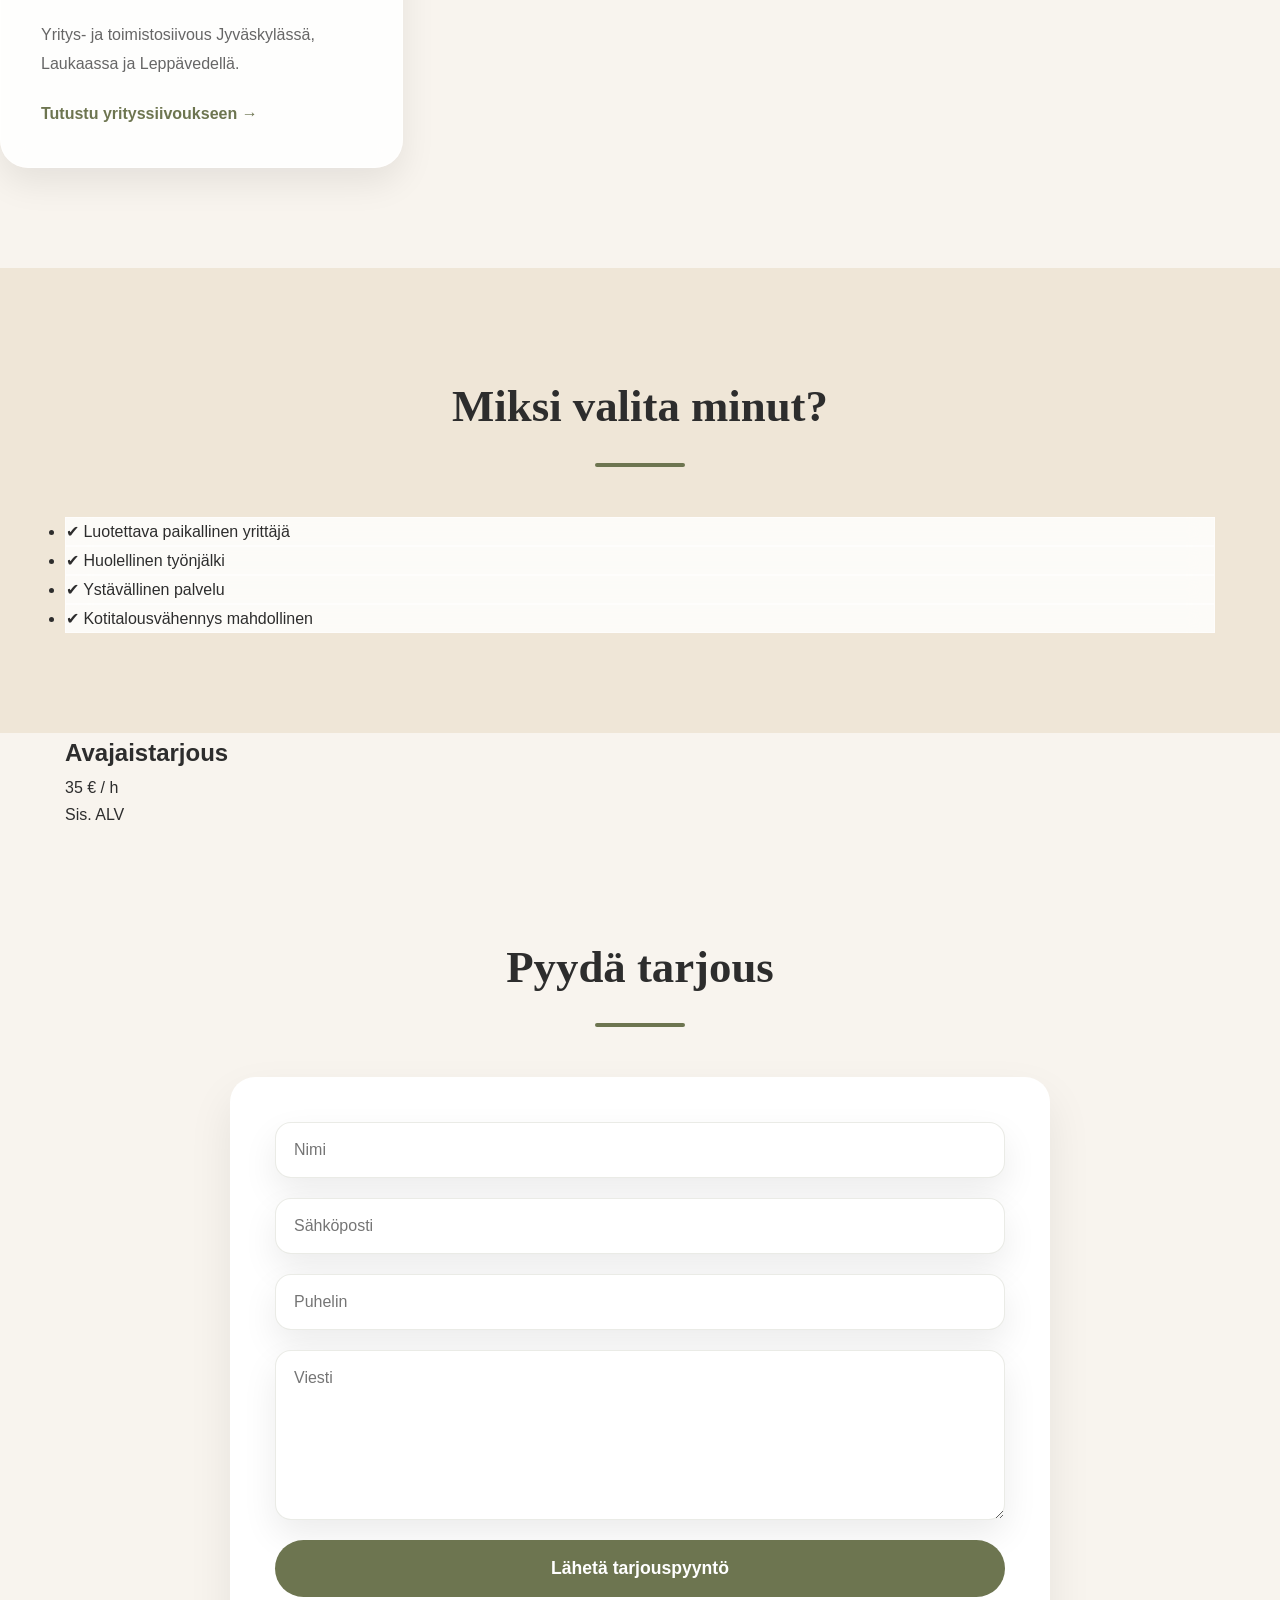
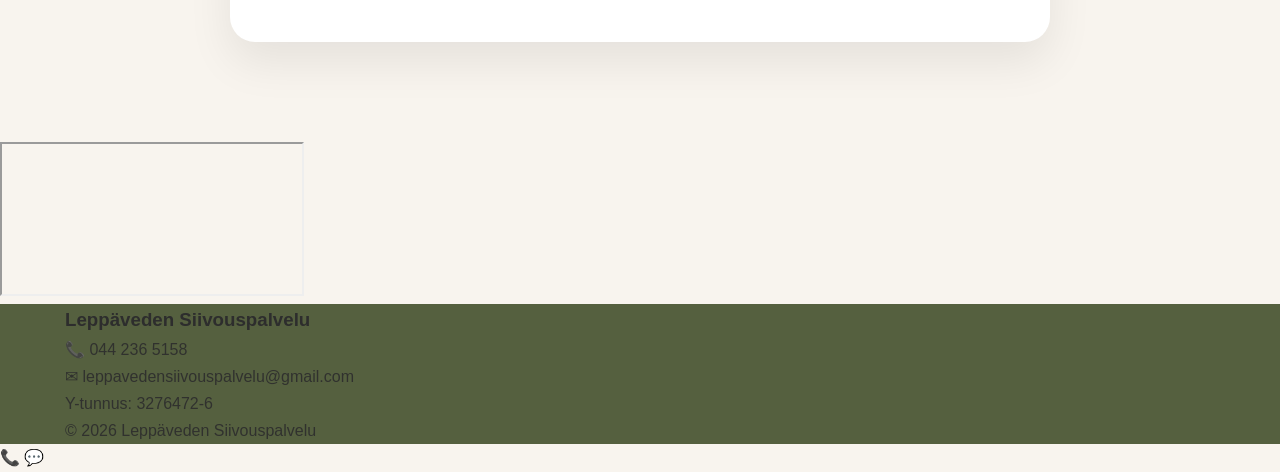
==== commit 434351e0: "Add files via upload" ====
--- a/index.html
+++ b/index.html
@@ -108,8 +108,8 @@
 
 <a href="yrityssiivous.html" class="card">
     <h3>Yrityssiivous</h3>
-    <p>Siivouspalvelut toimistoihin, yrityksille ja liiketiloihin.</p>
-    <span class="read-more">Lue lisää →</span>
+    <p>Yritys- ja toimistosiivous Jyväskylässä, Laukaassa ja Leppävedellä.</p>
+    <span class="read-more">Tutustu yrityssiivoukseen →</span>
 </a>
 
 </div>
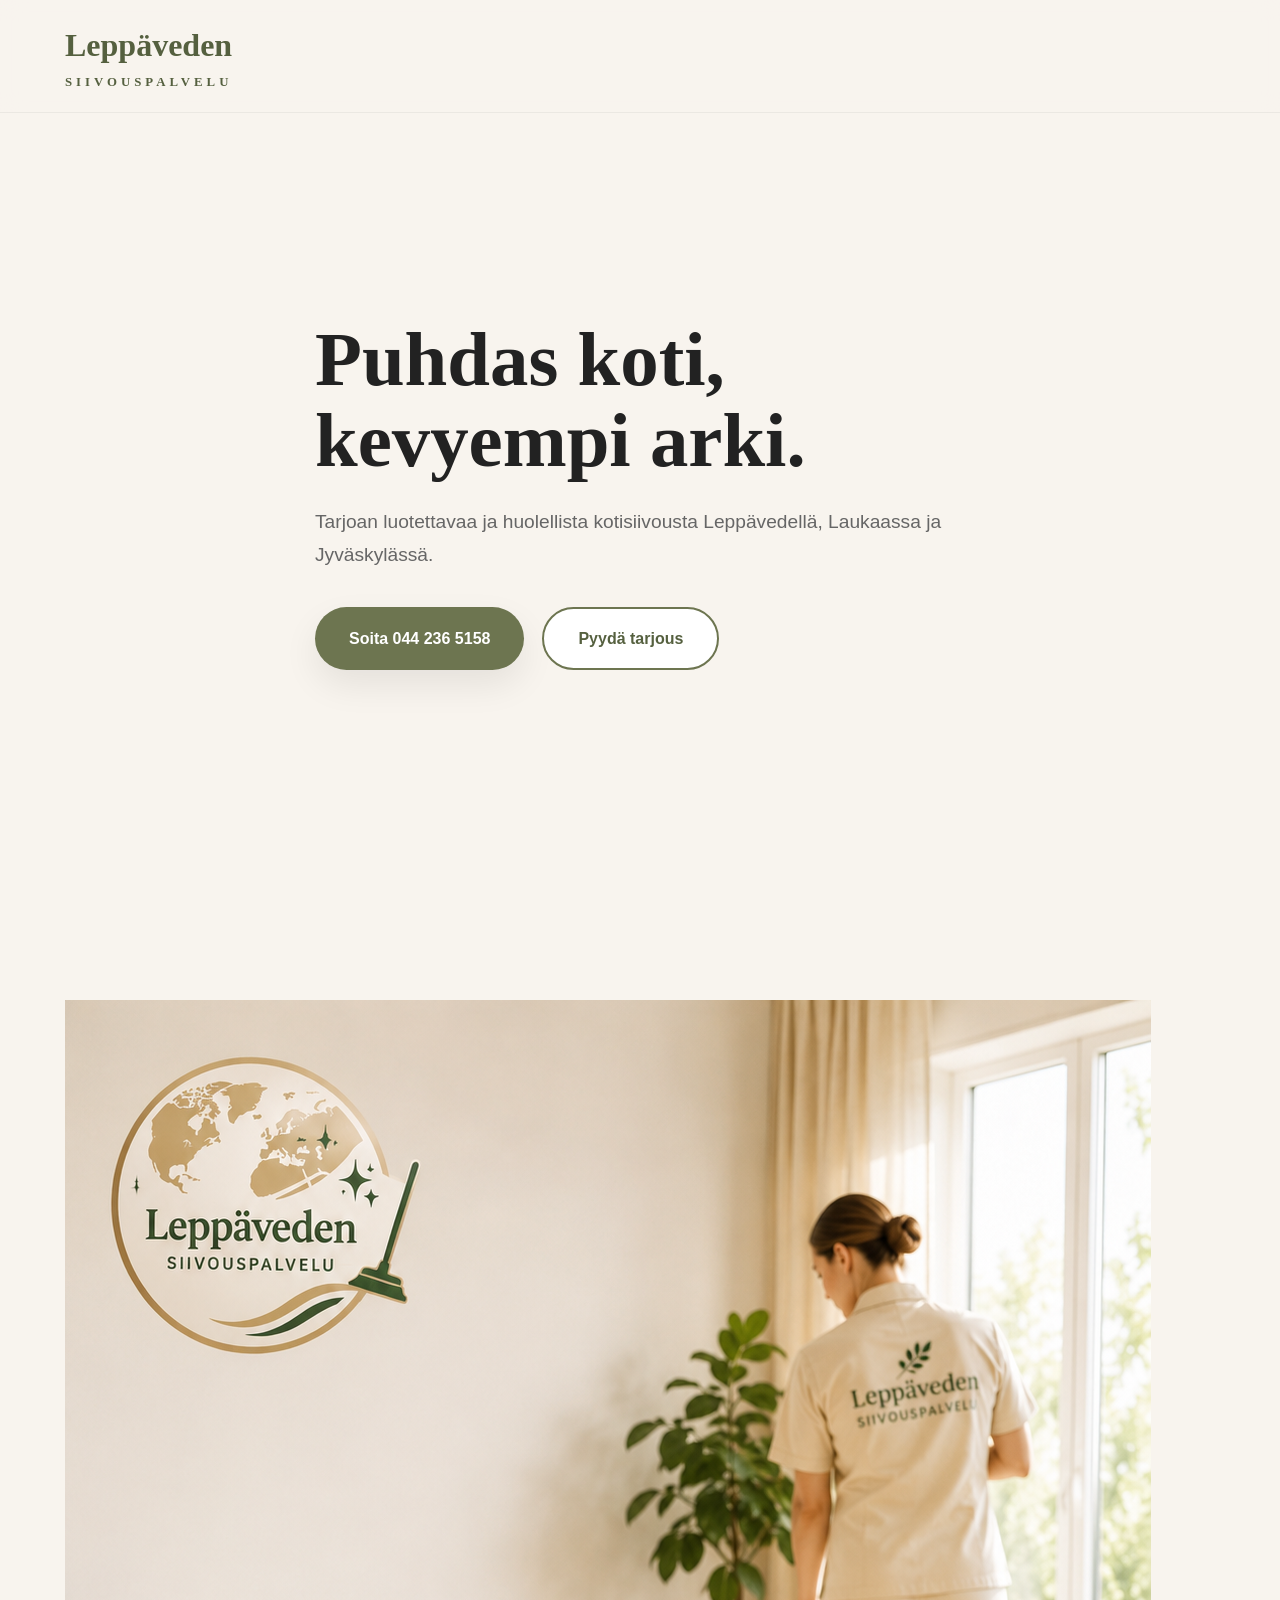
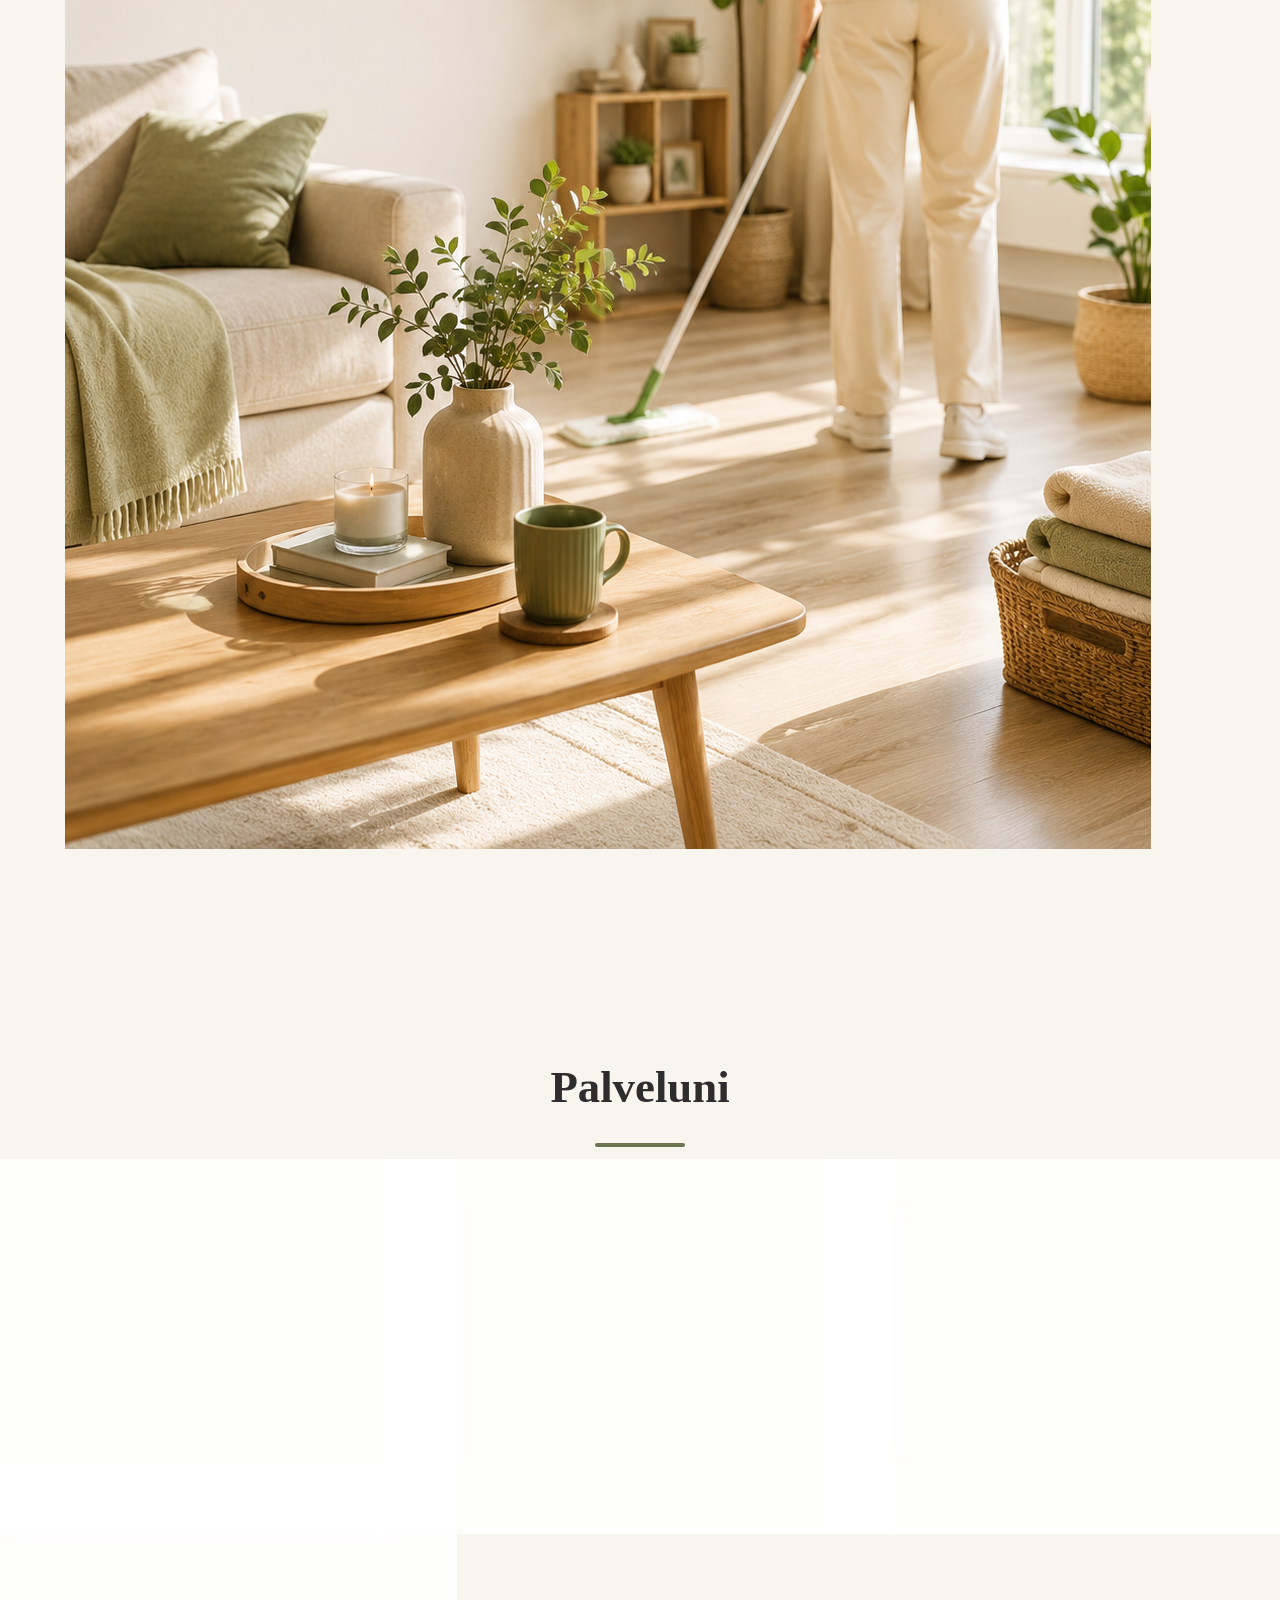
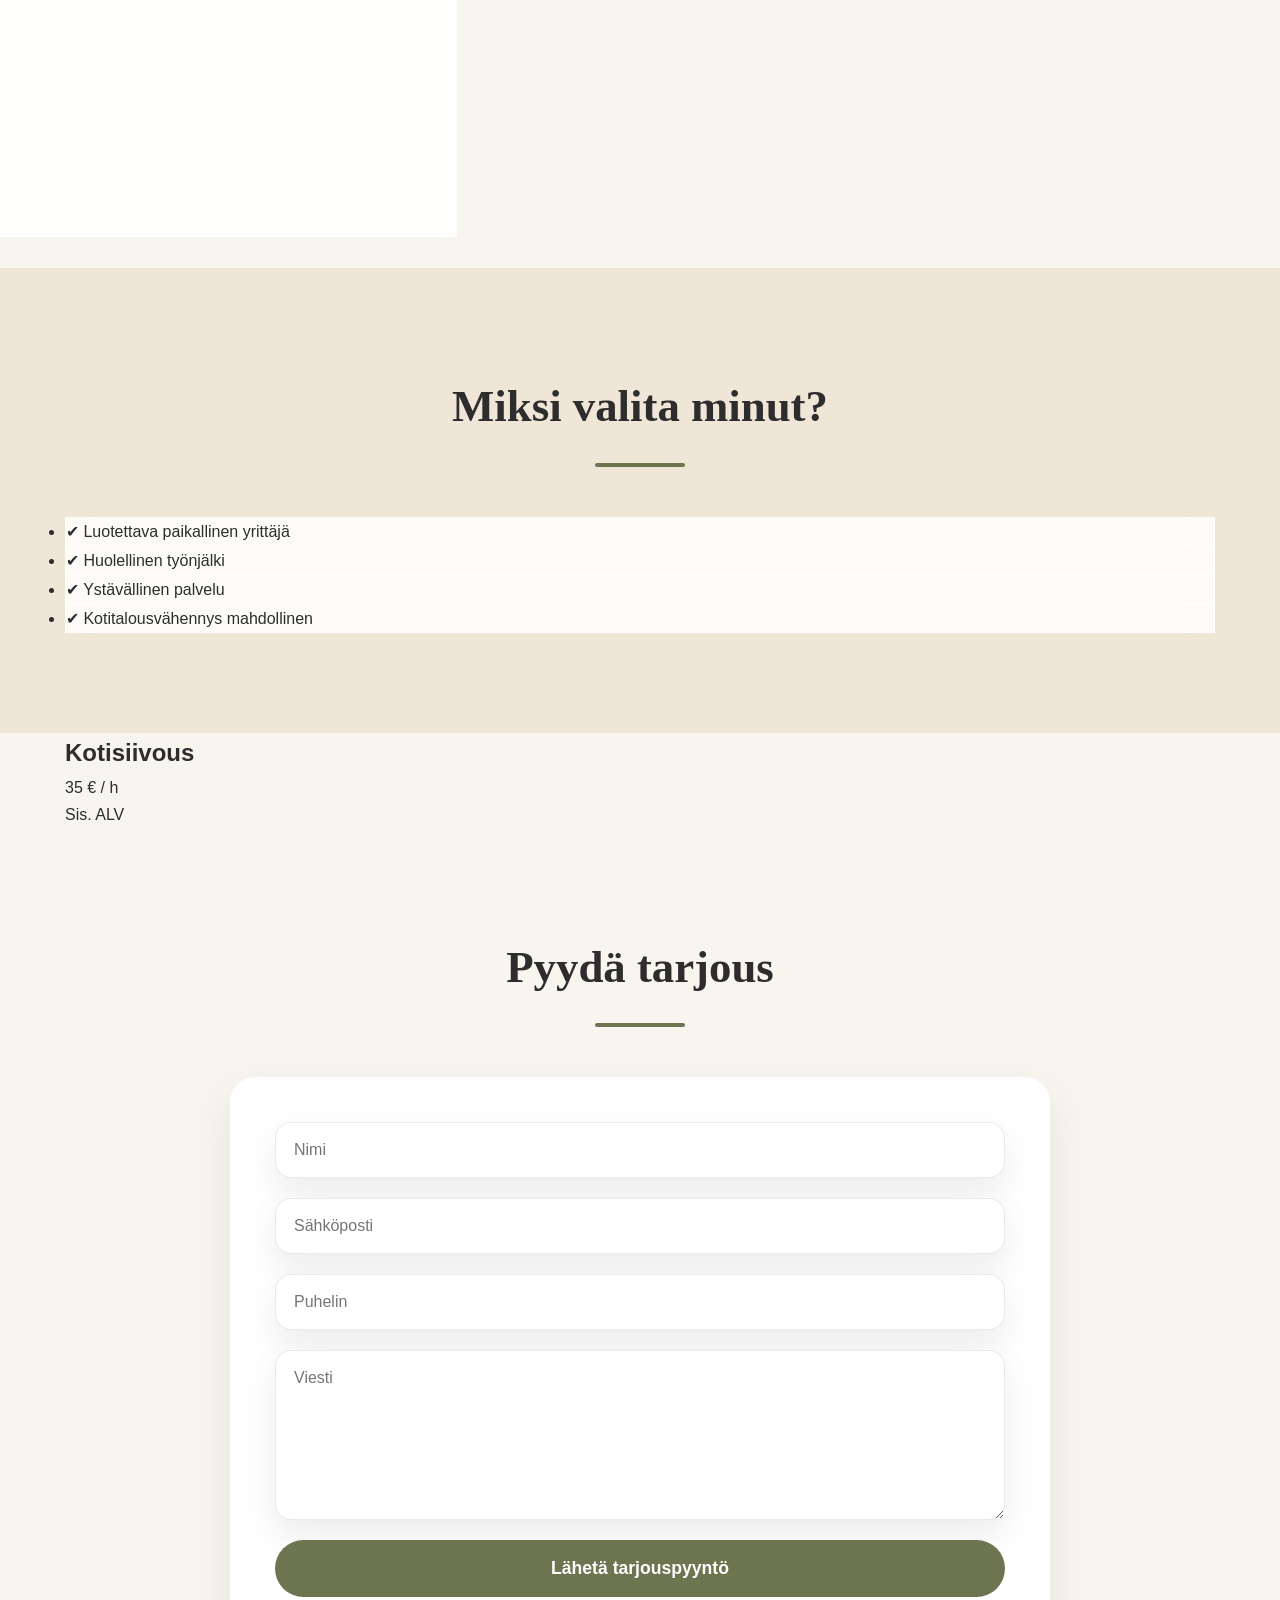
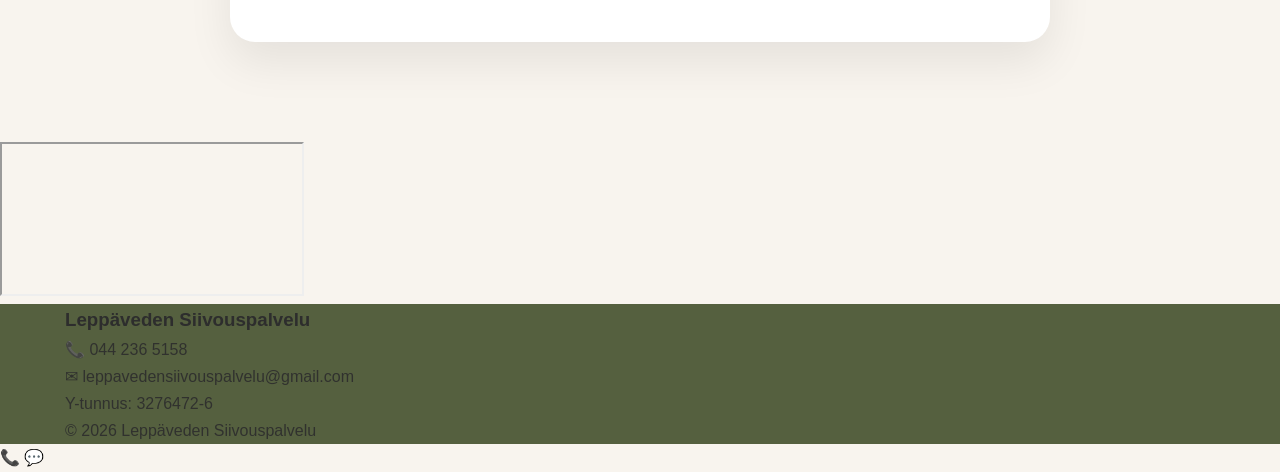
==== commit ecc9cbd1: "Add files via upload" ====
--- a/index.html
+++ b/index.html
@@ -129,7 +129,7 @@
 
 <section id="tarjous" class="offer">
 <div class="container">
-<h2>Avajaistarjous</h2>
+<h2>Kotisiivous</h2>
 <div class="price"><span>35 € / h</span></div>
 <p>Sis. ALV</p>
 </div>
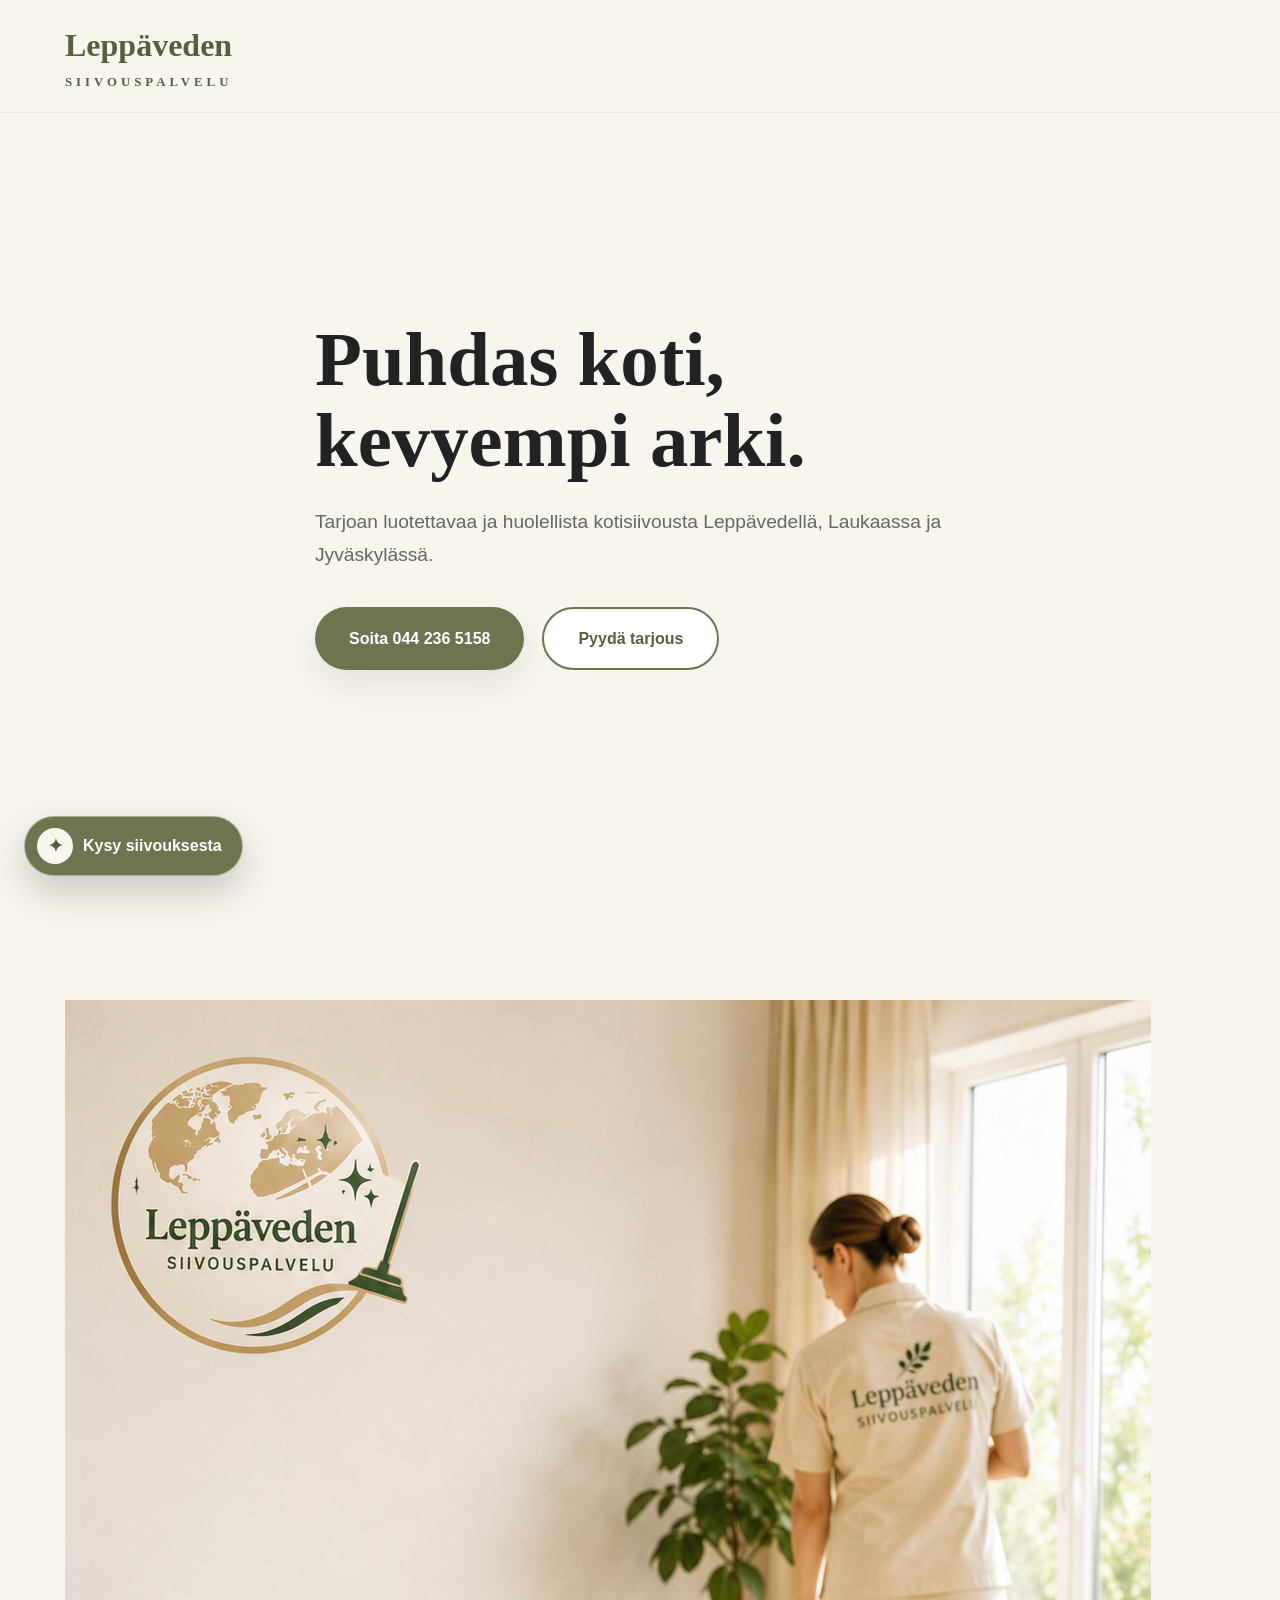
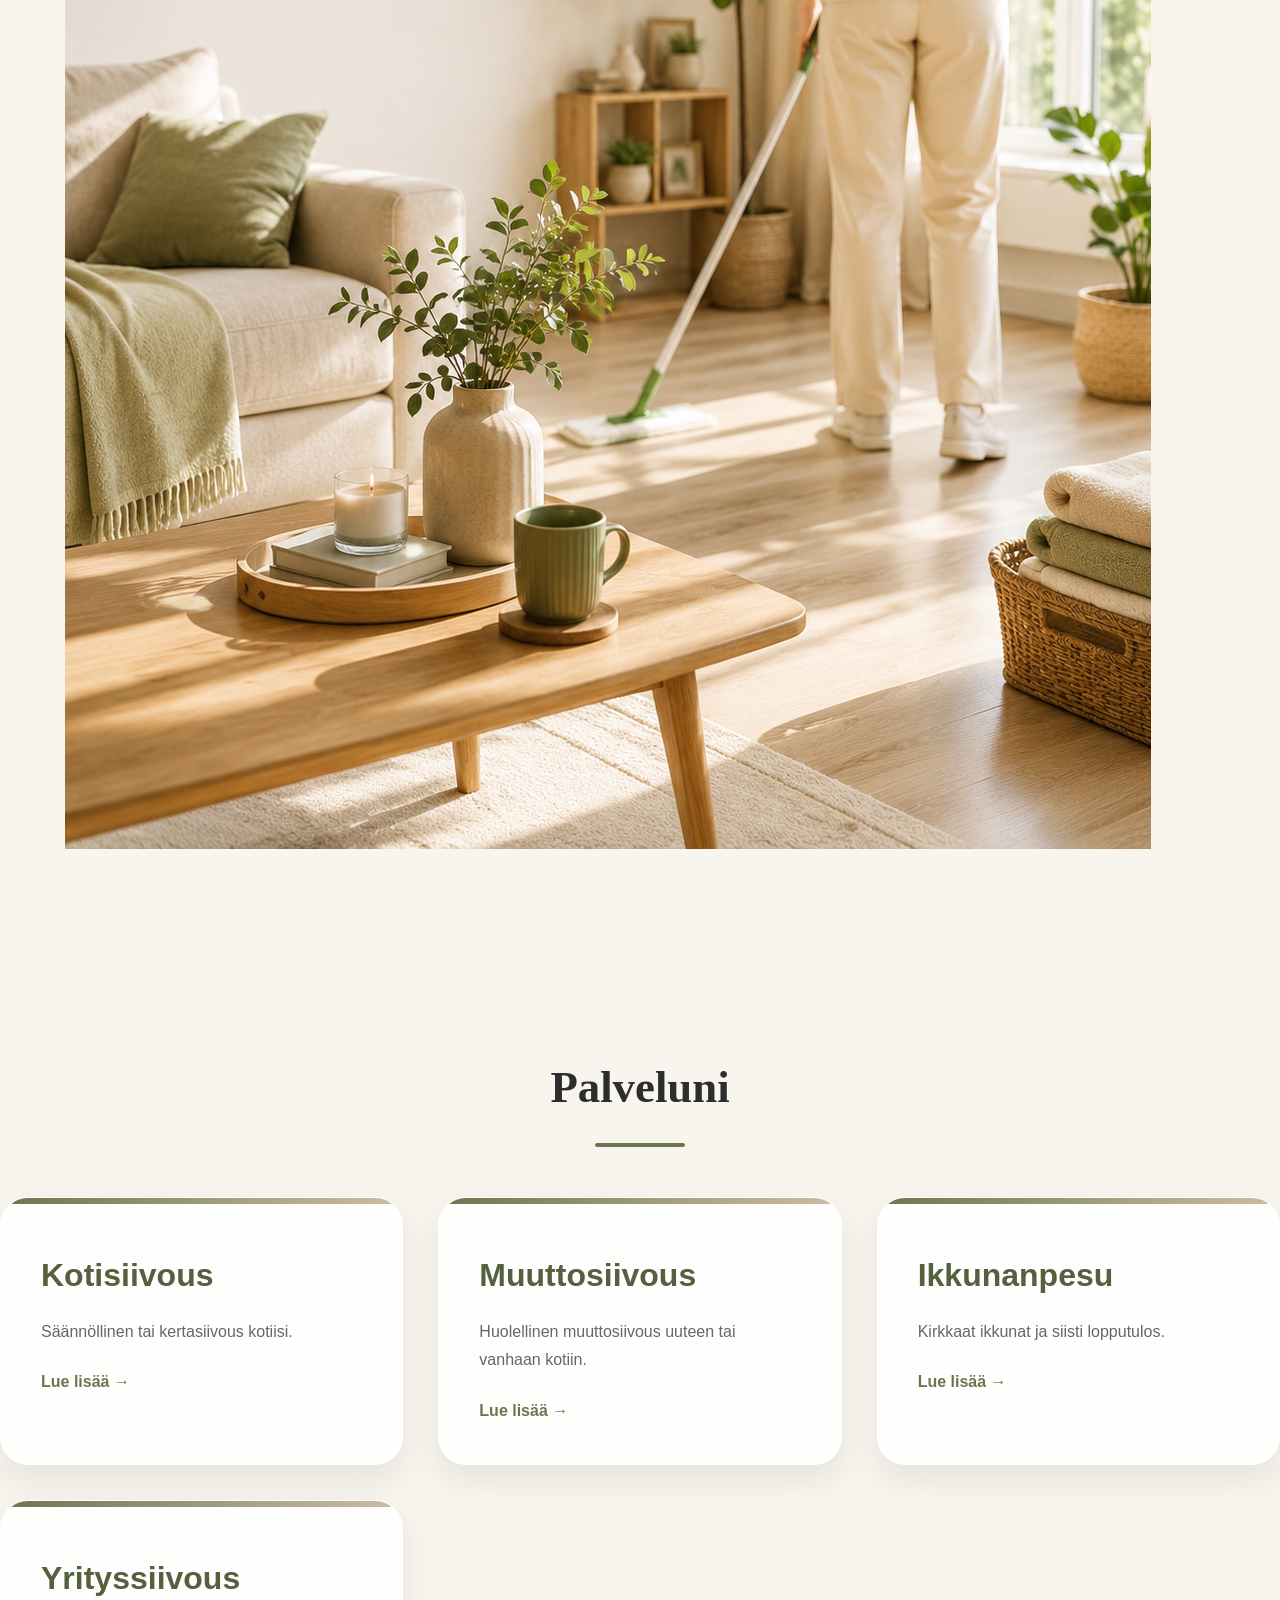
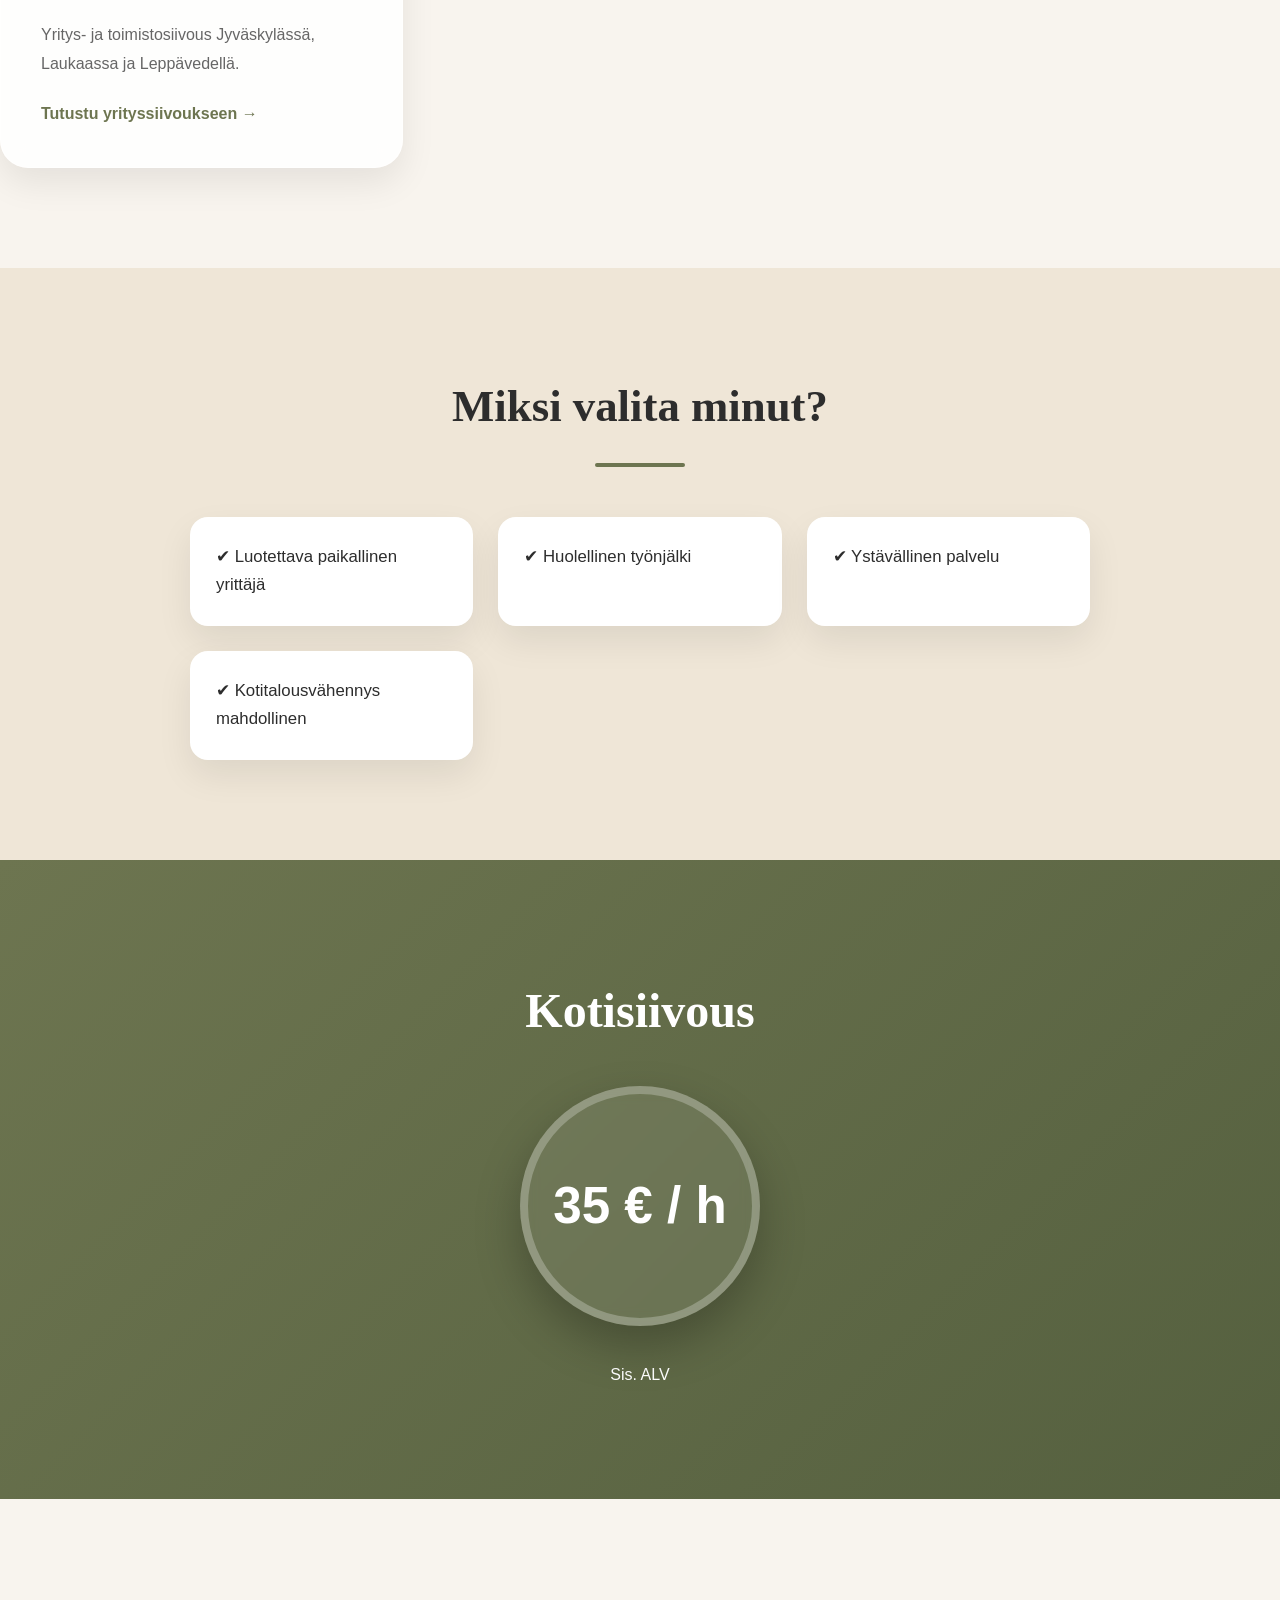
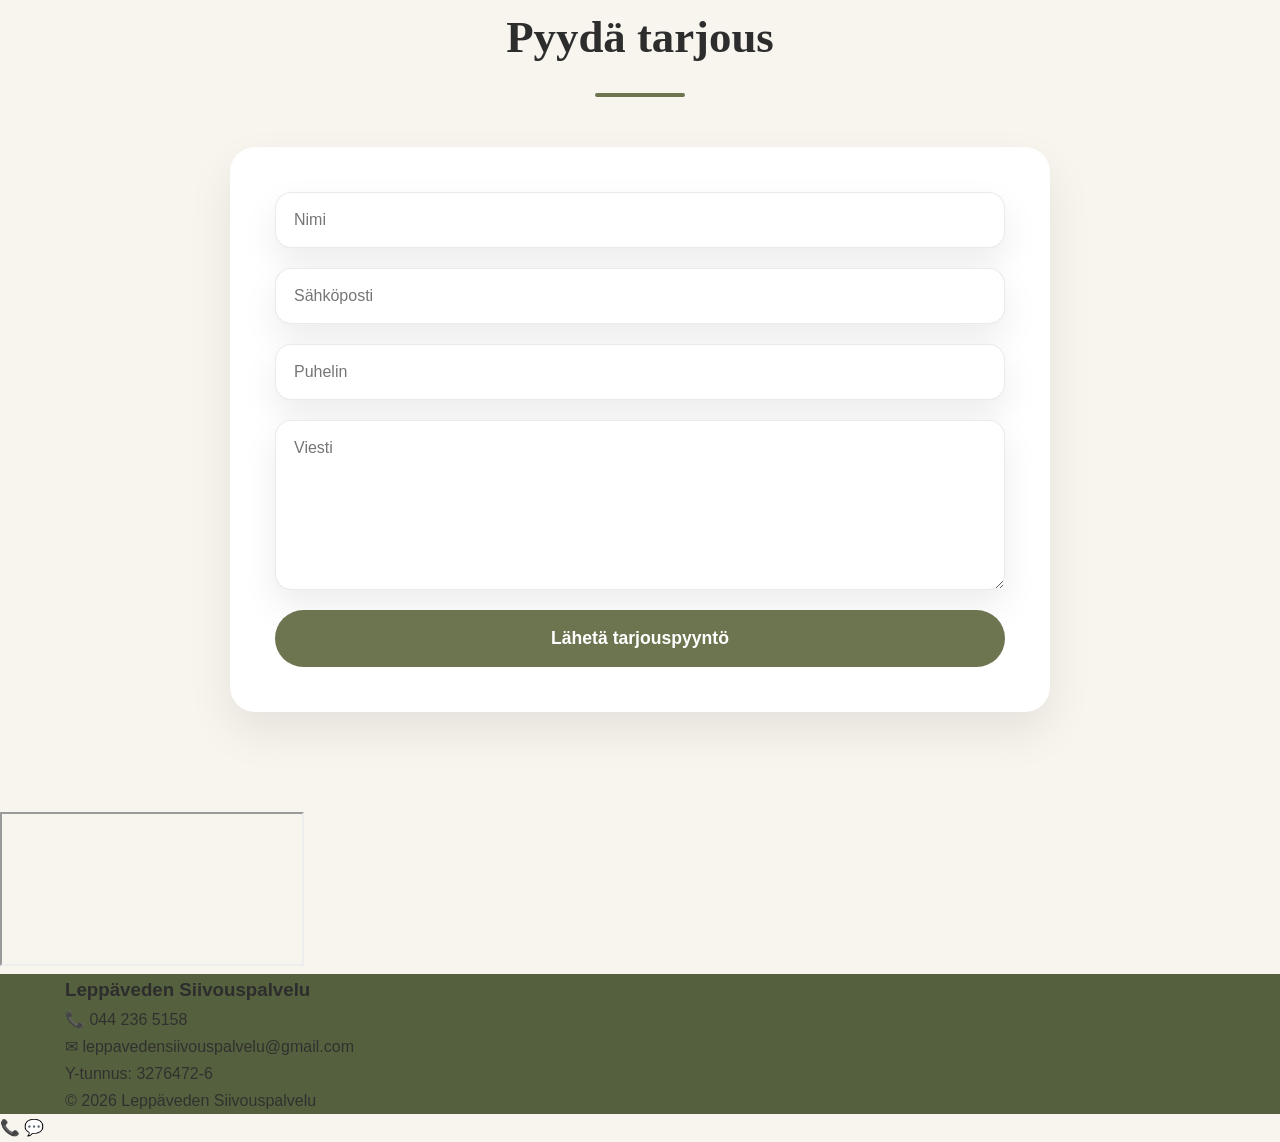
==== commit 6b9e6626: "Add files via upload" ====
--- a/index.html
+++ b/index.html
@@ -22,6 +22,7 @@
 <link rel="icon" href="favicon.png">
 <link rel="stylesheet" href="css/style.css">
 <link rel="stylesheet" href="css/desktop-form.css" media="(min-width: 601px)">
+<link rel="stylesheet" href="css/chatbot.css">
 <script type="application/ld+json">
 {
   "@context":"https://schema.org",
@@ -172,5 +173,6 @@
 <a class="floating-whatsapp" href="https://wa.me/358442365158" target="_blank" rel="noopener" aria-label="WhatsApp">💬</a>
 
 <script src="js/script.js"></script>
+<script src="js/chatbot.js"></script>
 </body>
 </html>
--- a/css/desktop-form.css
+++ b/css/desktop-form.css
@@ -50,3 +50,62 @@
     background:var(--green-dark);
     transform:translateY(-4px);
 }
+
+#miksi .benefits{
+    max-width:900px;
+    margin:0 auto;
+    display:grid;
+    grid-template-columns:repeat(auto-fit,minmax(240px,1fr));
+    gap:25px;
+    padding:0;
+}
+
+#miksi .benefits li{
+    list-style:none;
+    background:#fff;
+    border-radius:18px;
+    padding:25px;
+    box-shadow:var(--shadow);
+    transition:.35s;
+    font-size:1.05rem;
+    font-weight:500;
+}
+
+#miksi .benefits li:hover{
+    transform:translateY(-8px);
+    background:var(--green);
+    color:#fff;
+}
+
+#tarjous.offer{
+    background:linear-gradient(135deg,#6d7550,#55603f);
+    color:#fff;
+    text-align:center;
+    padding:110px 20px;
+}
+
+#tarjous.offer h2{
+    font-family:"Playfair Display",serif;
+    font-size:3rem;
+    margin-bottom:25px;
+}
+
+#tarjous .price{
+    width:240px;
+    height:240px;
+    margin:35px auto;
+    border-radius:50%;
+    border:8px solid rgba(255,255,255,.25);
+    display:flex;
+    align-items:center;
+    justify-content:center;
+    background:rgba(255,255,255,.08);
+    backdrop-filter:blur(8px);
+    box-shadow:0 20px 45px rgba(0,0,0,.25);
+}
+
+#tarjous .price span{
+    font-size:3.2rem;
+    font-weight:700;
+    line-height:1.1;
+}
--- a/css/chatbot.css
+++ b/css/chatbot.css
@@ -0,0 +1,405 @@
+.lsp-chatbot{
+    position:fixed;
+    left:24px;
+    bottom:24px;
+    z-index:1200;
+    font-family:"Inter",sans-serif;
+    color:#2d2d2d;
+}
+
+.lsp-chatbot,
+.lsp-chatbot *{
+    box-sizing:border-box;
+}
+
+.lsp-chatbot-launcher{
+    display:flex;
+    align-items:center;
+    gap:10px;
+    min-height:58px;
+    padding:11px 20px 11px 12px;
+    border:1px solid rgba(255,255,255,.42);
+    border-radius:50px;
+    background:#6d7550;
+    color:#fff;
+    box-shadow:0 16px 38px rgba(45,45,45,.22);
+    font:inherit;
+    font-weight:700;
+    cursor:pointer;
+    transition:transform .25s ease,background .25s ease,box-shadow .25s ease;
+}
+
+.lsp-chatbot-launcher:hover{
+    background:#55603f;
+    transform:translateY(-3px);
+    box-shadow:0 19px 42px rgba(45,45,45,.27);
+}
+
+.lsp-chatbot-launcher-icon{
+    display:grid;
+    width:36px;
+    height:36px;
+    place-items:center;
+    border-radius:50%;
+    background:#f8f4ee;
+    color:#55603f;
+    font-size:1.15rem;
+}
+
+.lsp-chatbot-panel{
+    position:absolute;
+    left:0;
+    bottom:74px;
+    display:flex;
+    width:min(390px,calc(100vw - 48px));
+    height:min(620px,calc(100vh - 130px));
+    flex-direction:column;
+    overflow:hidden;
+    border:1px solid rgba(85,96,63,.18);
+    border-radius:24px;
+    background:#f8f4ee;
+    box-shadow:0 24px 70px rgba(45,45,45,.24);
+}
+
+.lsp-chatbot-panel[hidden]{
+    display:none;
+}
+
+.lsp-chatbot-header{
+    display:flex;
+    align-items:center;
+    justify-content:space-between;
+    gap:16px;
+    padding:18px 18px 17px 20px;
+    background:linear-gradient(135deg,#6d7550,#55603f);
+    color:#fff;
+}
+
+.lsp-chatbot-heading{
+    margin:0;
+    font-family:"Playfair Display",serif;
+    font-size:1.35rem;
+    line-height:1.2;
+}
+
+.lsp-chatbot-status{
+    display:flex;
+    align-items:center;
+    gap:7px;
+    margin:5px 0 0;
+    color:rgba(255,255,255,.88);
+    font-size:.78rem;
+    line-height:1.3;
+}
+
+.lsp-chatbot-status::before{
+    content:"";
+    width:8px;
+    height:8px;
+    flex:0 0 8px;
+    border-radius:50%;
+    background:#dce6bf;
+    box-shadow:0 0 0 3px rgba(220,230,191,.18);
+}
+
+.lsp-chatbot-close{
+    display:grid;
+    width:40px;
+    height:40px;
+    flex:0 0 40px;
+    place-items:center;
+    border:1px solid rgba(255,255,255,.26);
+    border-radius:50%;
+    background:rgba(255,255,255,.1);
+    color:#fff;
+    font:inherit;
+    font-size:1.6rem;
+    line-height:1;
+    cursor:pointer;
+}
+
+.lsp-chatbot-messages{
+    flex:1;
+    overflow-y:auto;
+    padding:20px 16px 12px;
+    overscroll-behavior:contain;
+    scrollbar-color:#c9c2b7 transparent;
+    scrollbar-width:thin;
+}
+
+.lsp-chatbot-message{
+    width:fit-content;
+    max-width:88%;
+    margin:0 0 12px;
+    padding:12px 14px;
+    border-radius:17px;
+    font-size:.93rem;
+    line-height:1.5;
+    white-space:pre-line;
+}
+
+.lsp-chatbot-message--bot{
+    border:1px solid rgba(85,96,63,.12);
+    border-bottom-left-radius:5px;
+    background:#fff;
+    box-shadow:0 7px 20px rgba(45,45,45,.055);
+}
+
+.lsp-chatbot-message--user{
+    margin-left:auto;
+    border-bottom-right-radius:5px;
+    background:#6d7550;
+    color:#fff;
+}
+
+.lsp-chatbot-actions{
+    display:flex;
+    flex-wrap:wrap;
+    gap:8px;
+    margin:2px 0 18px;
+}
+
+.lsp-chatbot-action{
+    display:inline-flex;
+    min-height:38px;
+    align-items:center;
+    justify-content:center;
+    padding:8px 12px;
+    border:1px solid rgba(85,96,63,.25);
+    border-radius:50px;
+    background:#fff;
+    color:#55603f;
+    font:inherit;
+    font-size:.82rem;
+    font-weight:700;
+    line-height:1.2;
+    text-decoration:none;
+    cursor:pointer;
+    transition:background .2s ease,color .2s ease,border-color .2s ease;
+}
+
+.lsp-chatbot-action:hover{
+    border-color:#6d7550;
+    background:#6d7550;
+    color:#fff;
+}
+
+.lsp-chatbot-composer{
+    display:flex;
+    max-width:none;
+    gap:9px;
+    margin:0;
+    padding:12px;
+    border-top:1px solid rgba(85,96,63,.12);
+    border-radius:0;
+    background:#fff;
+    box-shadow:none;
+}
+
+.lsp-chatbot-input{
+    min-width:0;
+    flex:1;
+    padding:12px 14px;
+    border:1px solid rgba(85,96,63,.25);
+    border-radius:50px;
+    background:#f8f4ee;
+    color:#2d2d2d;
+    font:inherit;
+    font-size:.9rem;
+    box-shadow:none;
+}
+
+.lsp-chatbot-send{
+    width:46px;
+    height:46px;
+    flex:0 0 46px;
+    padding:0;
+    border:0;
+    border-radius:50%;
+    background:#6d7550;
+    color:#fff;
+    font:inherit;
+    font-size:1.15rem;
+    font-weight:700;
+    cursor:pointer;
+}
+
+.lsp-chatbot-send:hover{
+    background:#55603f;
+    transform:none;
+}
+
+.lsp-chatbot-note{
+    margin:0;
+    padding:0 14px 12px;
+    background:#fff;
+    color:#666;
+    font-size:.68rem;
+    line-height:1.4;
+    text-align:center;
+}
+
+.lsp-chatbot-lead{
+    display:block;
+    max-width:none;
+    gap:0;
+    margin:2px 0 18px;
+    padding:16px;
+    border:1px solid rgba(85,96,63,.14);
+    border-radius:18px;
+    background:#fff;
+    box-shadow:0 8px 22px rgba(45,45,45,.06);
+}
+
+.lsp-chatbot-lead-title{
+    margin:0 0 4px;
+    color:#55603f;
+    font-family:"Playfair Display",serif;
+    font-size:1.2rem;
+}
+
+.lsp-chatbot-lead-intro{
+    margin:0 0 14px;
+    color:#666;
+    font-size:.79rem;
+    line-height:1.45;
+}
+
+.lsp-chatbot-field{
+    display:grid;
+    gap:5px;
+    margin-bottom:11px;
+}
+
+.lsp-chatbot-field label,
+.lsp-chatbot-consent{
+    font-size:.76rem;
+    font-weight:700;
+}
+
+.lsp-chatbot-field input,
+.lsp-chatbot-field select,
+.lsp-chatbot-field textarea{
+    width:100%;
+    min-width:0;
+    padding:10px 11px;
+    border:1px solid rgba(85,96,63,.22);
+    border-radius:11px;
+    background:#fdfcf9;
+    color:#2d2d2d;
+    font:inherit;
+    font-size:.84rem;
+    box-shadow:none;
+}
+
+.lsp-chatbot-field textarea{
+    min-height:76px;
+    resize:vertical;
+}
+
+.lsp-chatbot-consent{
+    display:flex;
+    align-items:flex-start;
+    gap:8px;
+    margin:2px 0 13px;
+    color:#555;
+    font-weight:500;
+    line-height:1.35;
+}
+
+.lsp-chatbot-consent input{
+    width:16px;
+    height:16px;
+    flex:0 0 16px;
+    margin-top:1px;
+    accent-color:#6d7550;
+}
+
+.lsp-chatbot-lead-submit{
+    width:100%;
+    padding:12px 16px;
+    border:0;
+    border-radius:50px;
+    background:#6d7550;
+    color:#fff;
+    font:inherit;
+    font-weight:700;
+    cursor:pointer;
+}
+
+.lsp-chatbot-lead-submit:hover{
+    background:#55603f;
+    transform:none;
+}
+
+.lsp-chatbot-launcher:focus-visible,
+.lsp-chatbot-close:focus-visible,
+.lsp-chatbot-action:focus-visible,
+.lsp-chatbot-input:focus-visible,
+.lsp-chatbot-send:focus-visible,
+.lsp-chatbot-field input:focus-visible,
+.lsp-chatbot-field select:focus-visible,
+.lsp-chatbot-field textarea:focus-visible,
+.lsp-chatbot-lead-submit:focus-visible{
+    outline:3px solid #d8c7af;
+    outline-offset:2px;
+}
+
+.lsp-chatbot-honeypot{
+    position:absolute!important;
+    left:-10000px!important;
+    width:1px!important;
+    height:1px!important;
+    overflow:hidden!important;
+}
+
+@media(max-width:600px){
+    .lsp-chatbot{
+        left:15px;
+        bottom:15px;
+    }
+
+    .lsp-chatbot-launcher{
+        min-height:54px;
+        padding:9px 16px 9px 10px;
+        font-size:.9rem;
+    }
+
+    .lsp-chatbot-launcher-icon{
+        width:34px;
+        height:34px;
+    }
+
+    .lsp-chatbot-panel{
+        position:fixed;
+        right:12px;
+        bottom:80px;
+        left:12px;
+        width:auto;
+        height:min(72vh,610px);
+        border-radius:20px;
+    }
+
+    .lsp-chatbot-message{
+        max-width:92%;
+    }
+}
+
+@supports(height:100dvh){
+    .lsp-chatbot-panel{
+        height:min(620px,calc(100dvh - 130px));
+    }
+
+    @media(max-width:600px){
+        .lsp-chatbot-panel{
+            height:min(72dvh,610px);
+        }
+    }
+}
+
+@media(prefers-reduced-motion:reduce){
+    .lsp-chatbot-launcher,
+    .lsp-chatbot-action{
+        transition:none;
+    }
+}
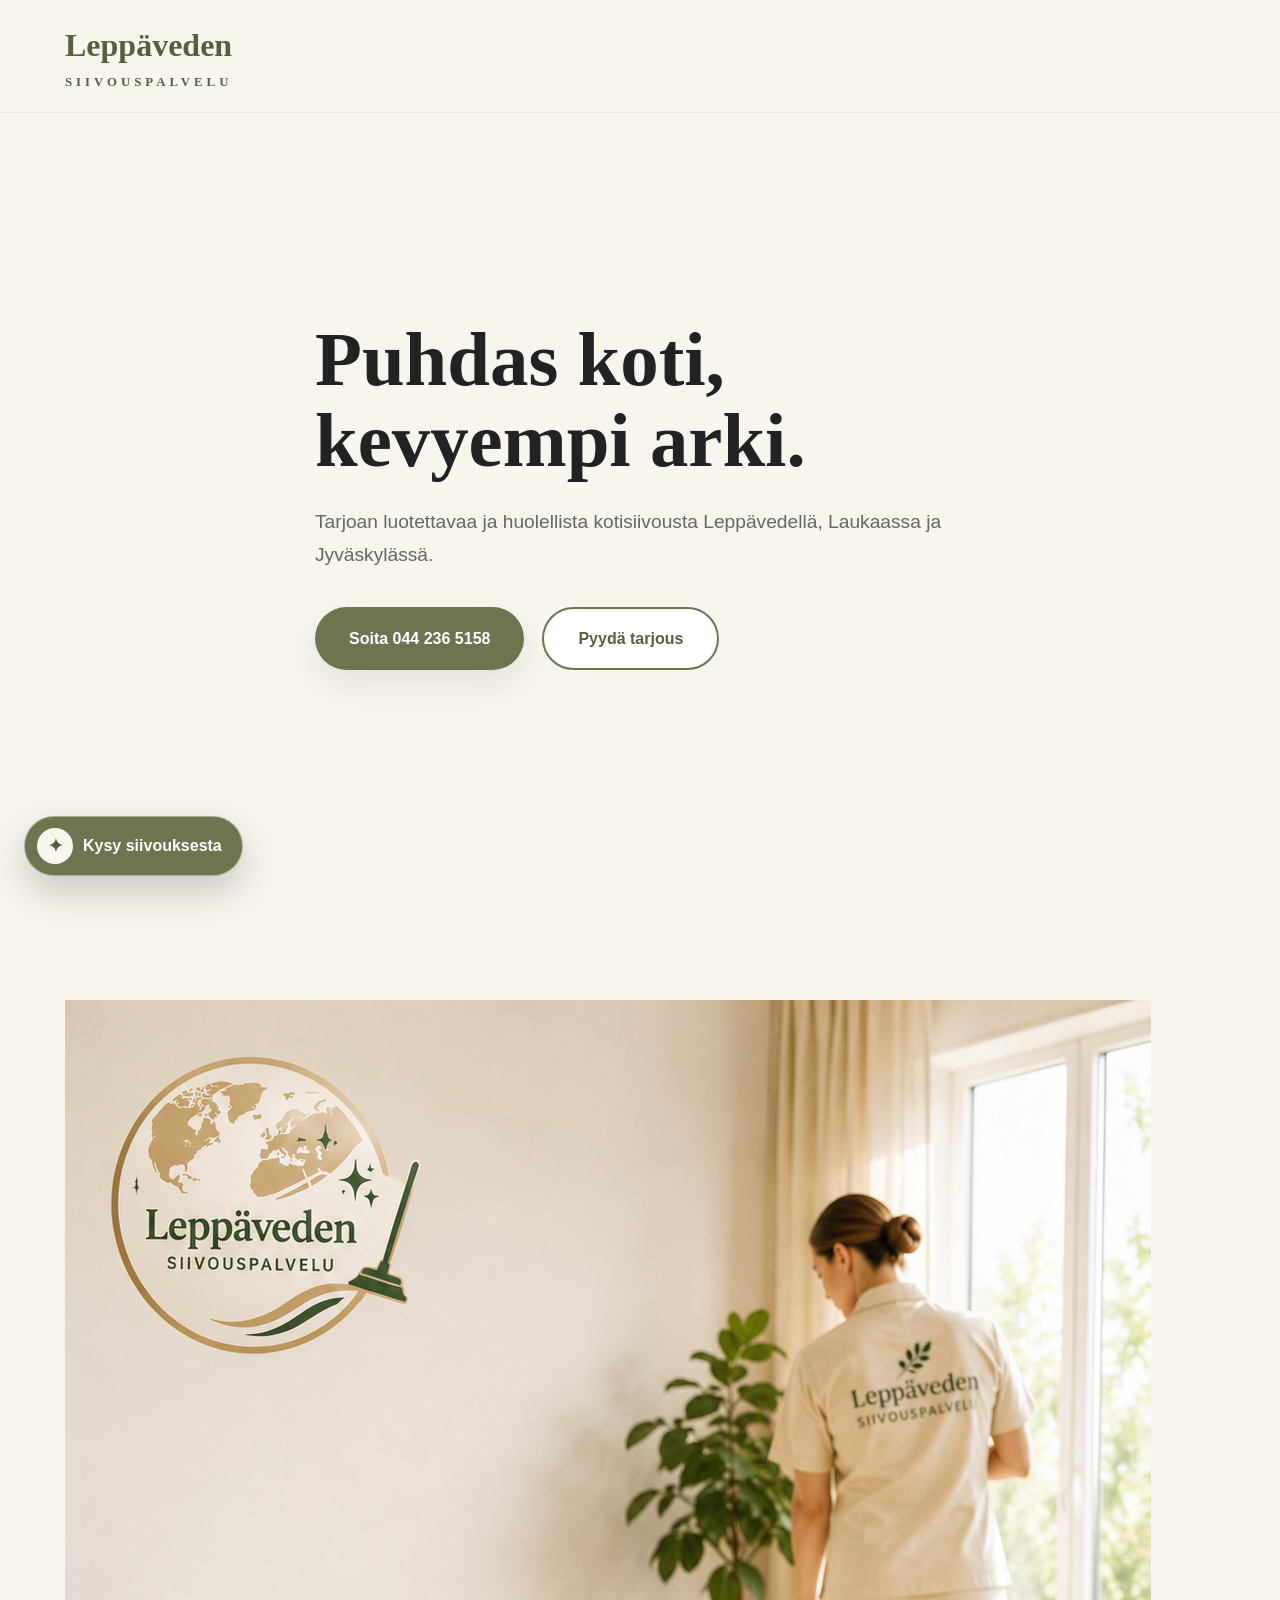
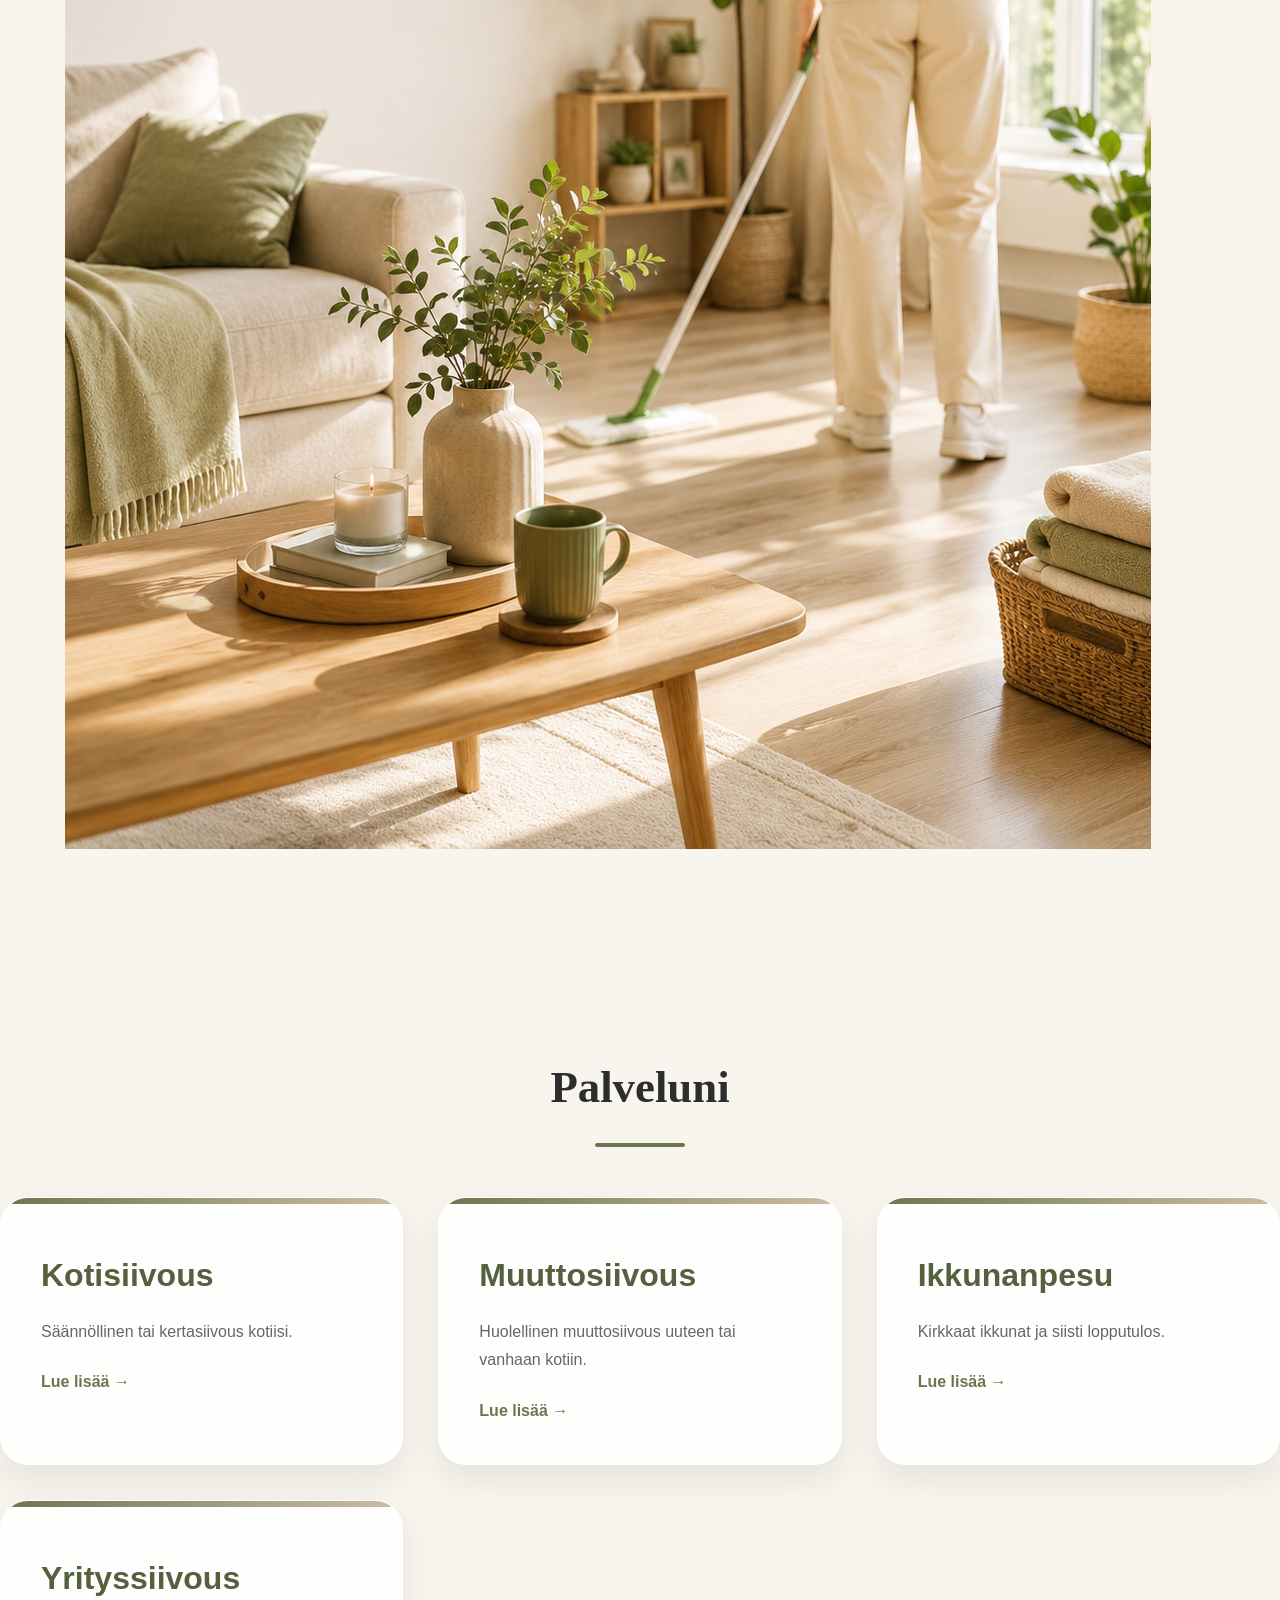
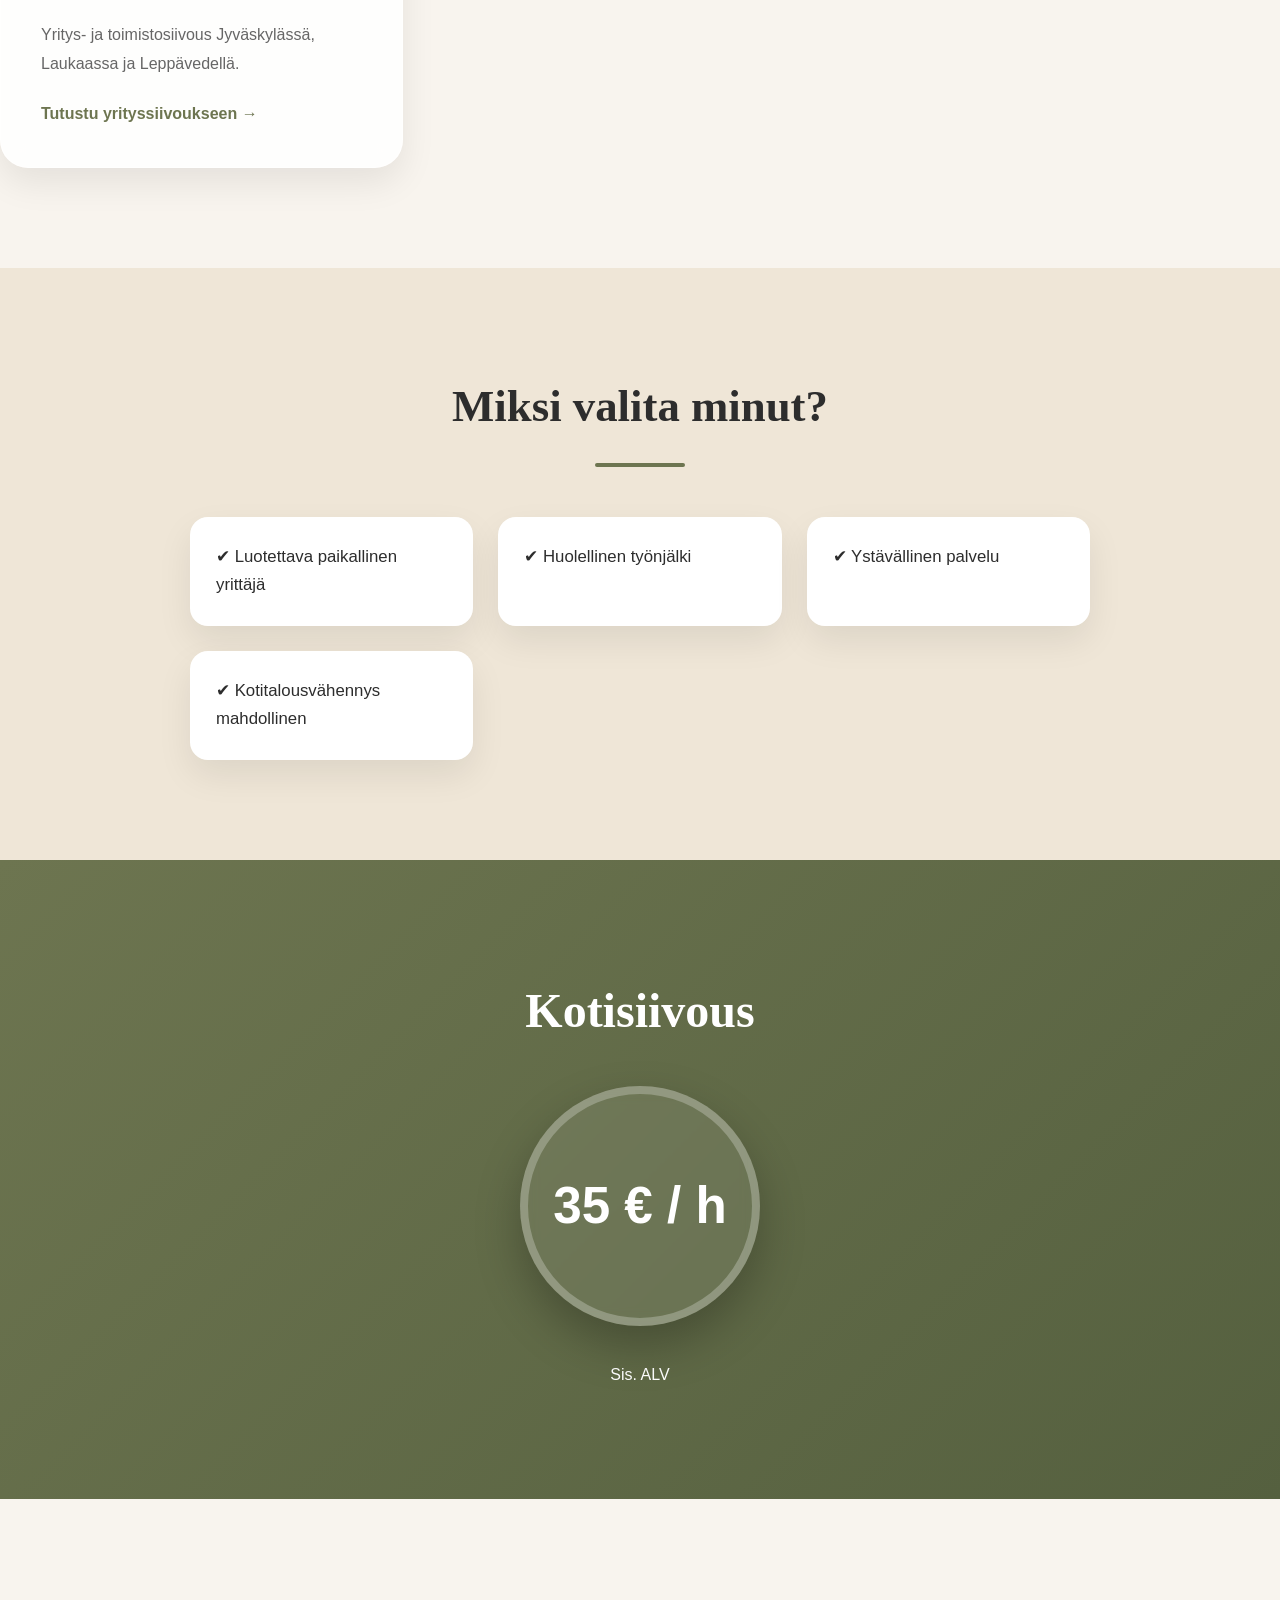
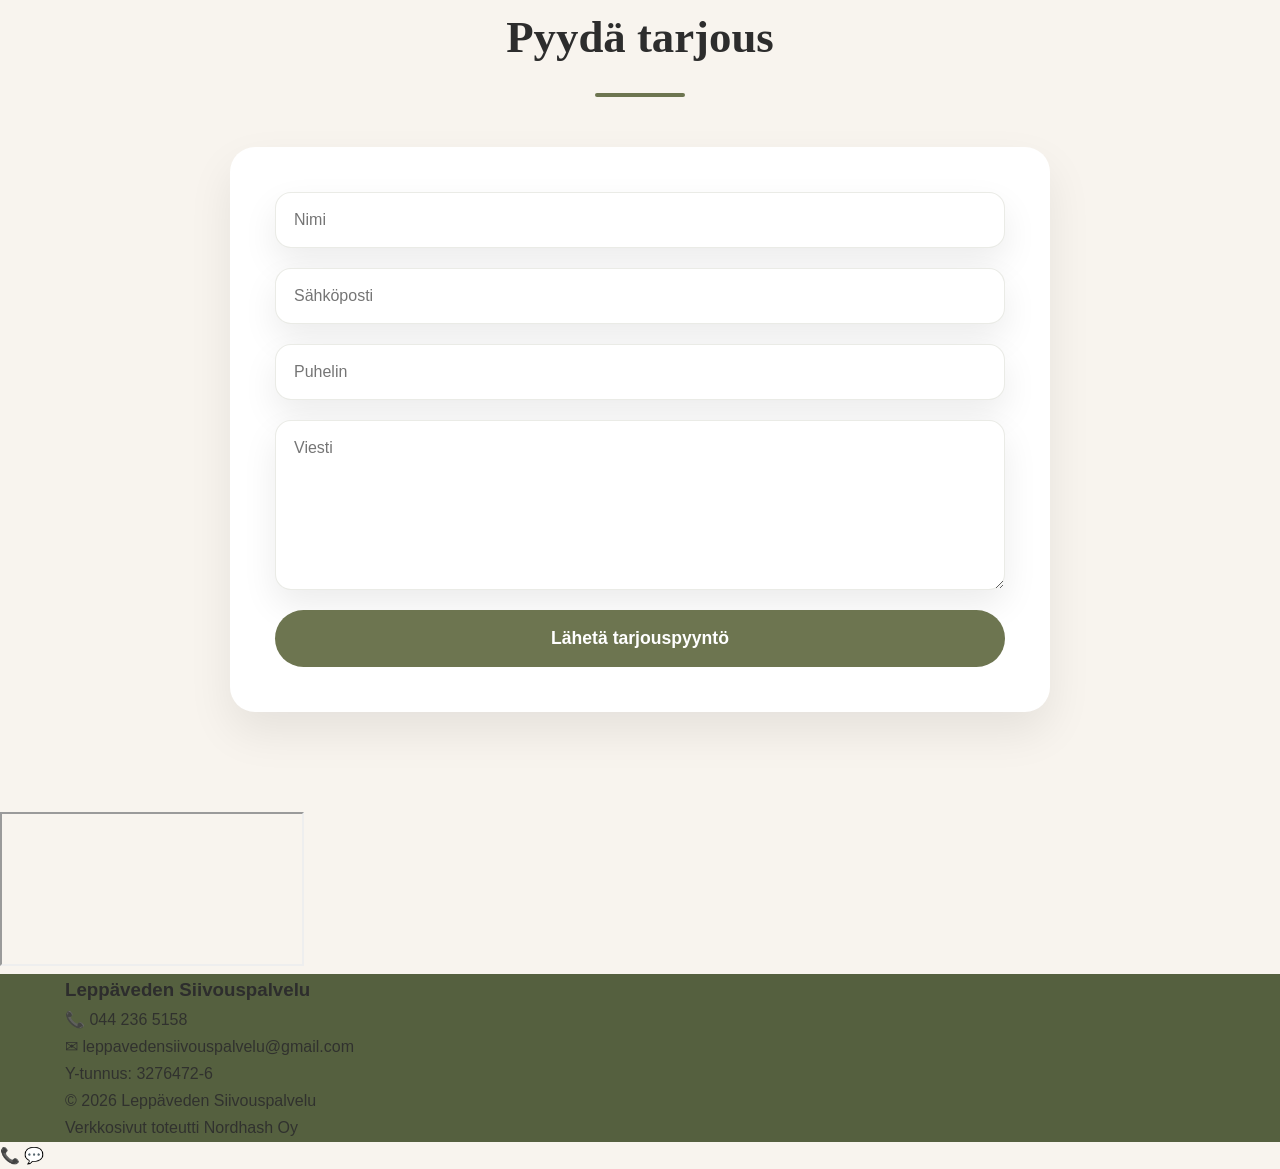
==== commit 47f7a432: "Update index.html" ====
--- a/index.html
+++ b/index.html
@@ -166,6 +166,12 @@
 <p>✉ <a href="mailto:leppavedensiivouspalvelu@gmail.com">leppavedensiivouspalvelu@gmail.com</a></p>
 <p>Y-tunnus: 3276472-6</p>
 <p>© <span id="year"></span> Leppäveden Siivouspalvelu</p>
+<p class="site-credit">
+  Verkkosivut toteutti
+  <a href="https://nordhash.fi/" target="_blank" rel="noopener">
+    Nordhash Oy
+  </a>
+</p>
 </div>
 </footer>
 
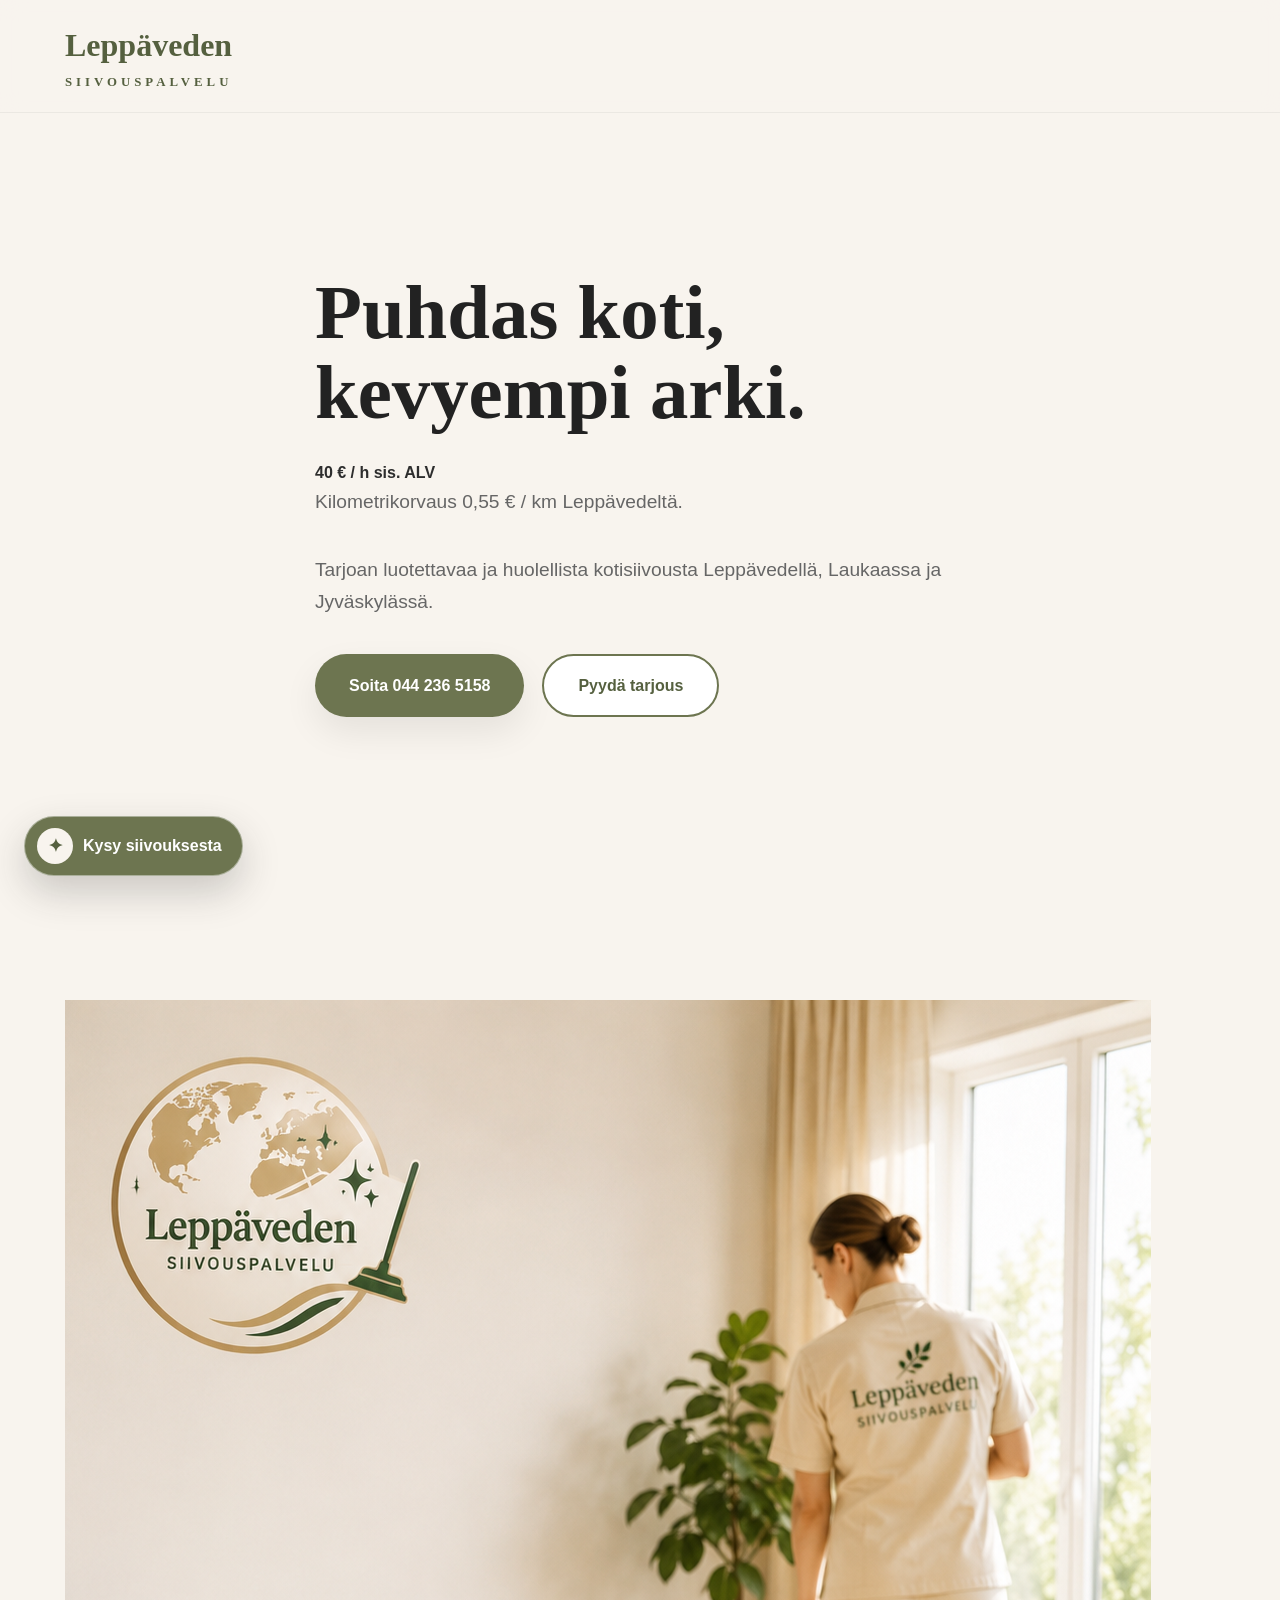
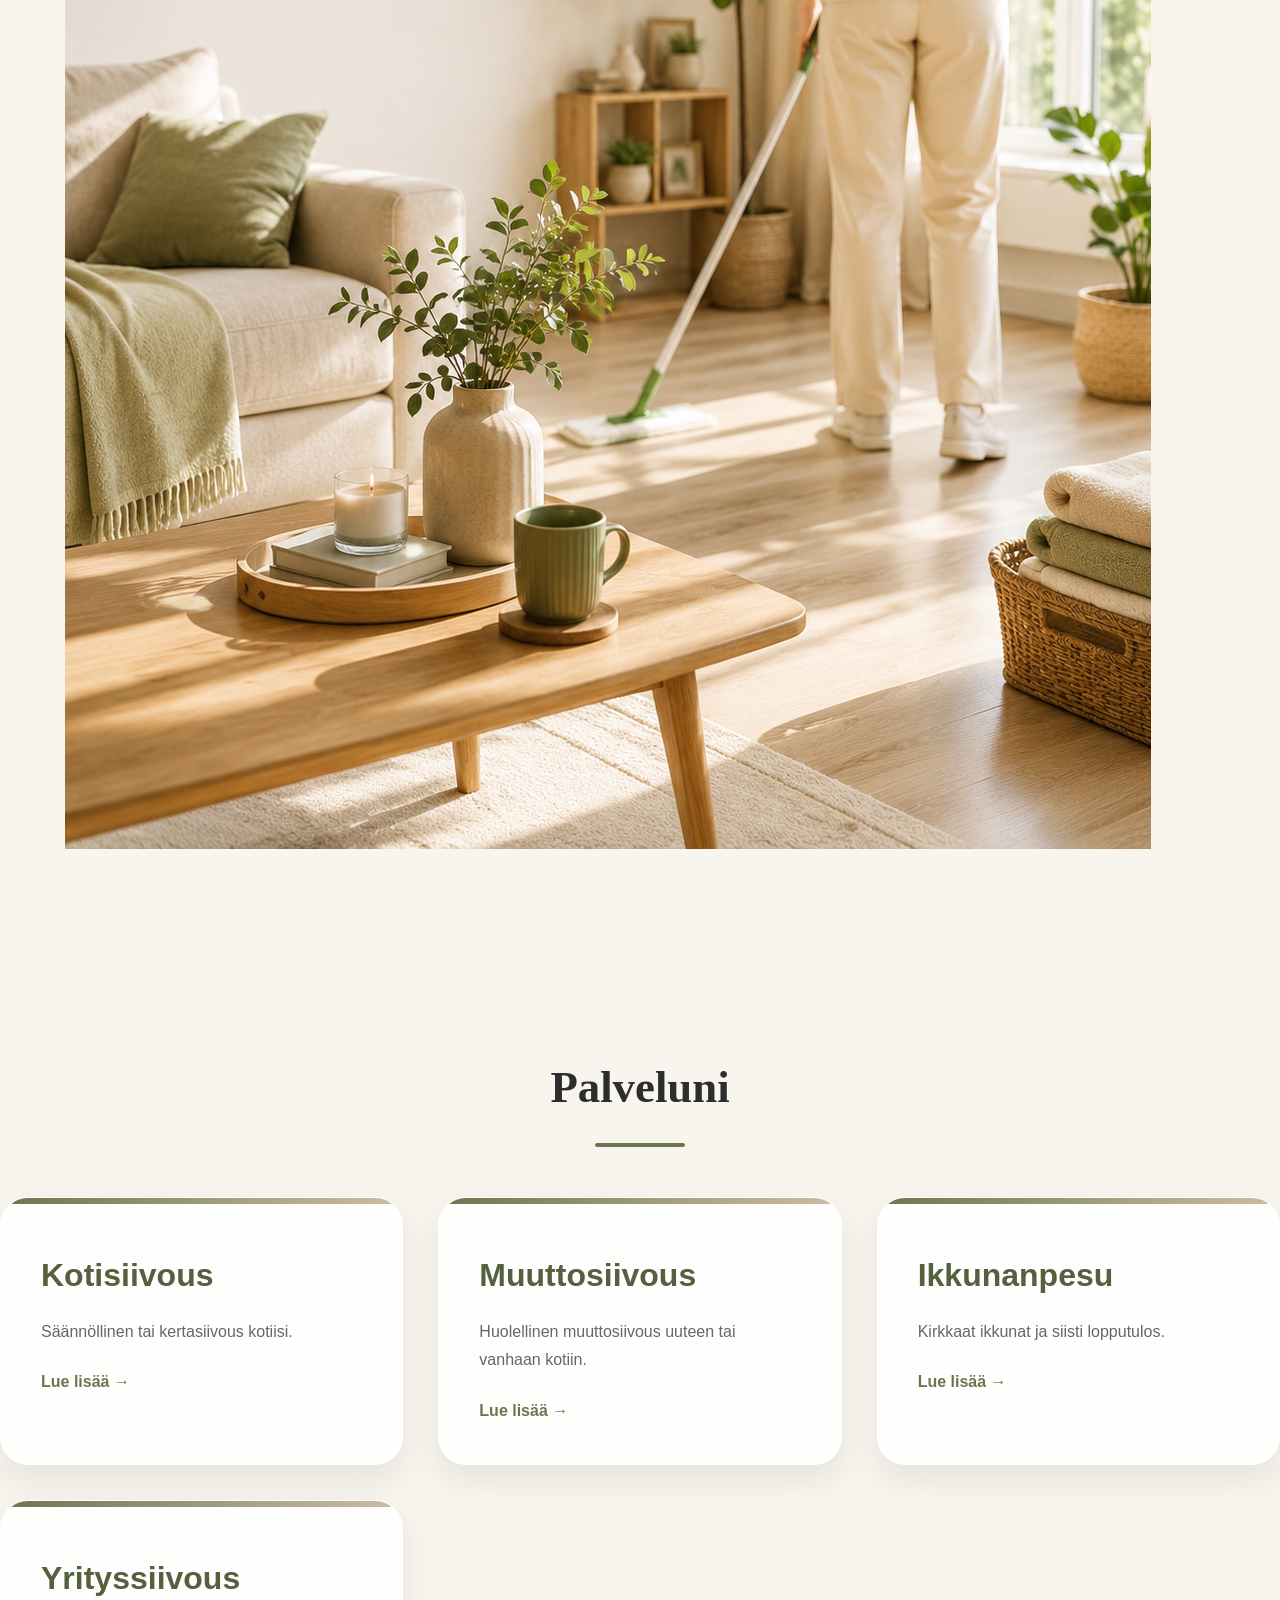
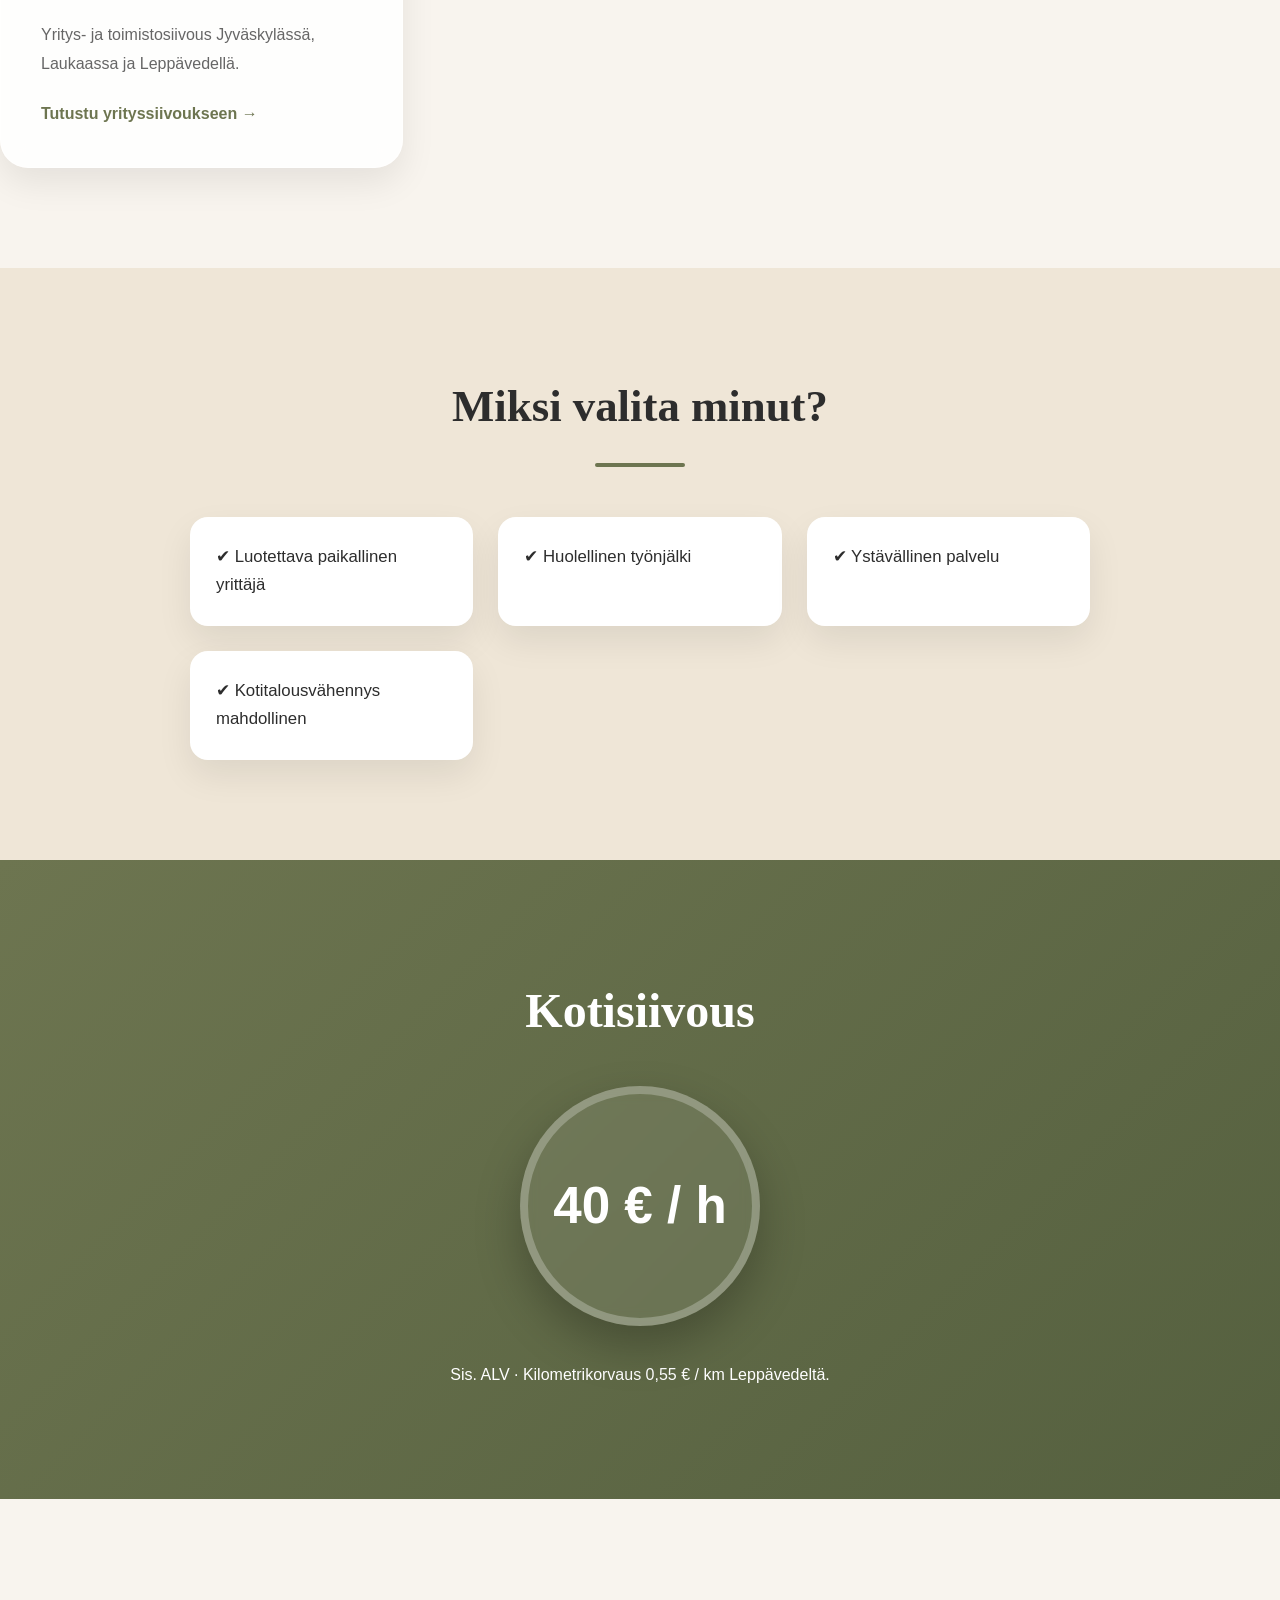
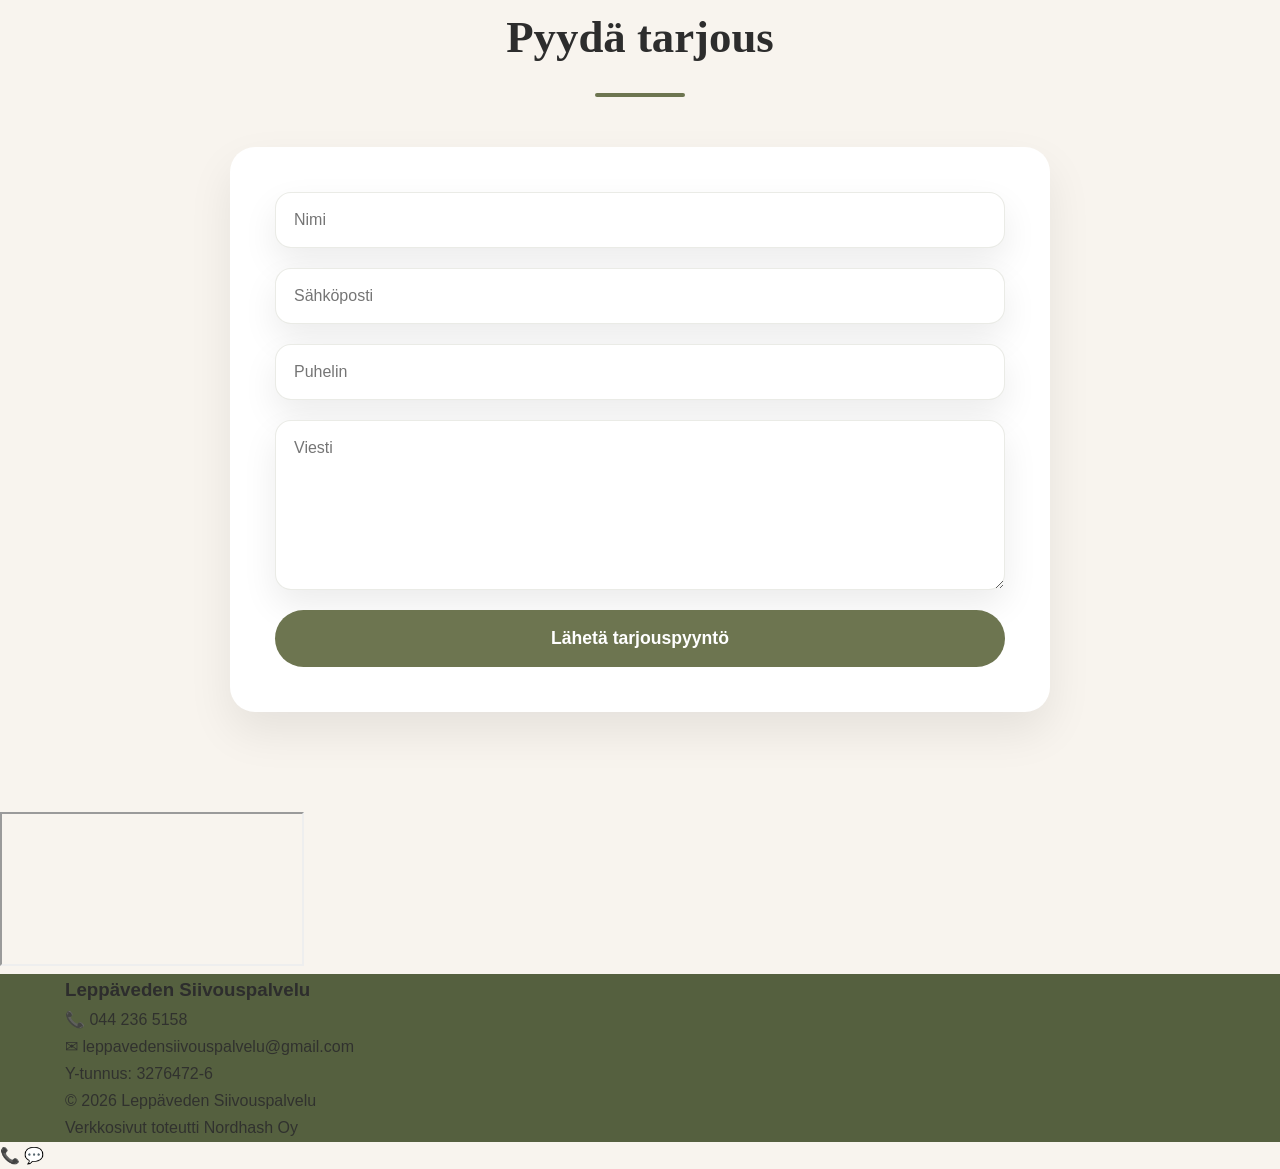
==== commit a8af34c7: "Add files via upload" ====
--- a/index.html
+++ b/index.html
@@ -68,6 +68,7 @@
 <section class="hero">
 <div class="container hero-content">
 <h1>Puhdas koti, kevyempi arki.</h1>
+<div class="price-intro" aria-label="Siivouksen hinta"><strong>40 € / h <span>sis. ALV</span></strong><p>Kilometrikorvaus 0,55 € / km Leppävedeltä.</p></div>
 <p>Tarjoan luotettavaa ja huolellista kotisiivousta Leppävedellä, Laukaassa ja Jyväskylässä.</p>
 
 <div class="buttons">
@@ -131,8 +132,8 @@
 <section id="tarjous" class="offer">
 <div class="container">
 <h2>Kotisiivous</h2>
-<div class="price"><span>35 € / h</span></div>
-<p>Sis. ALV</p>
+<div class="price"><span>40 € / h</span></div>
+<p>Sis. ALV · Kilometrikorvaus 0,55 € / km Leppävedeltä.</p>
 </div>
 </section>
 
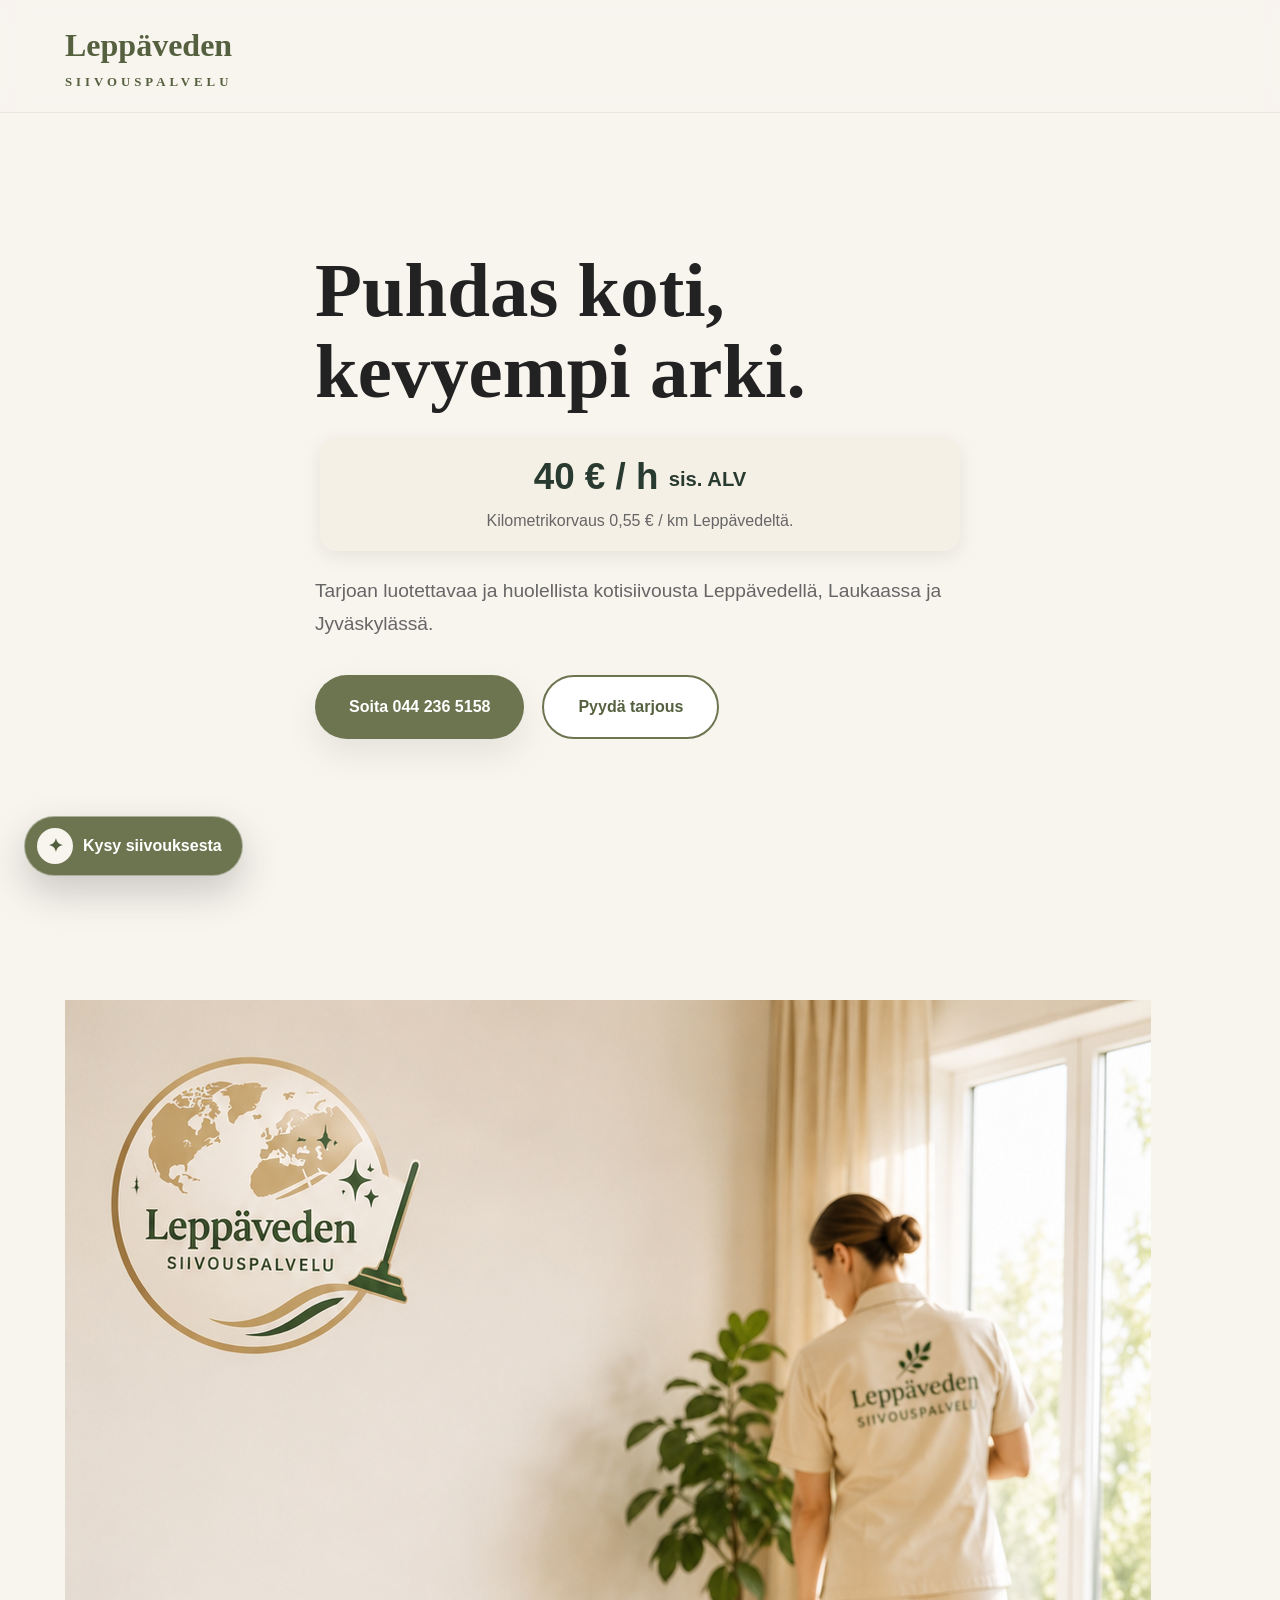
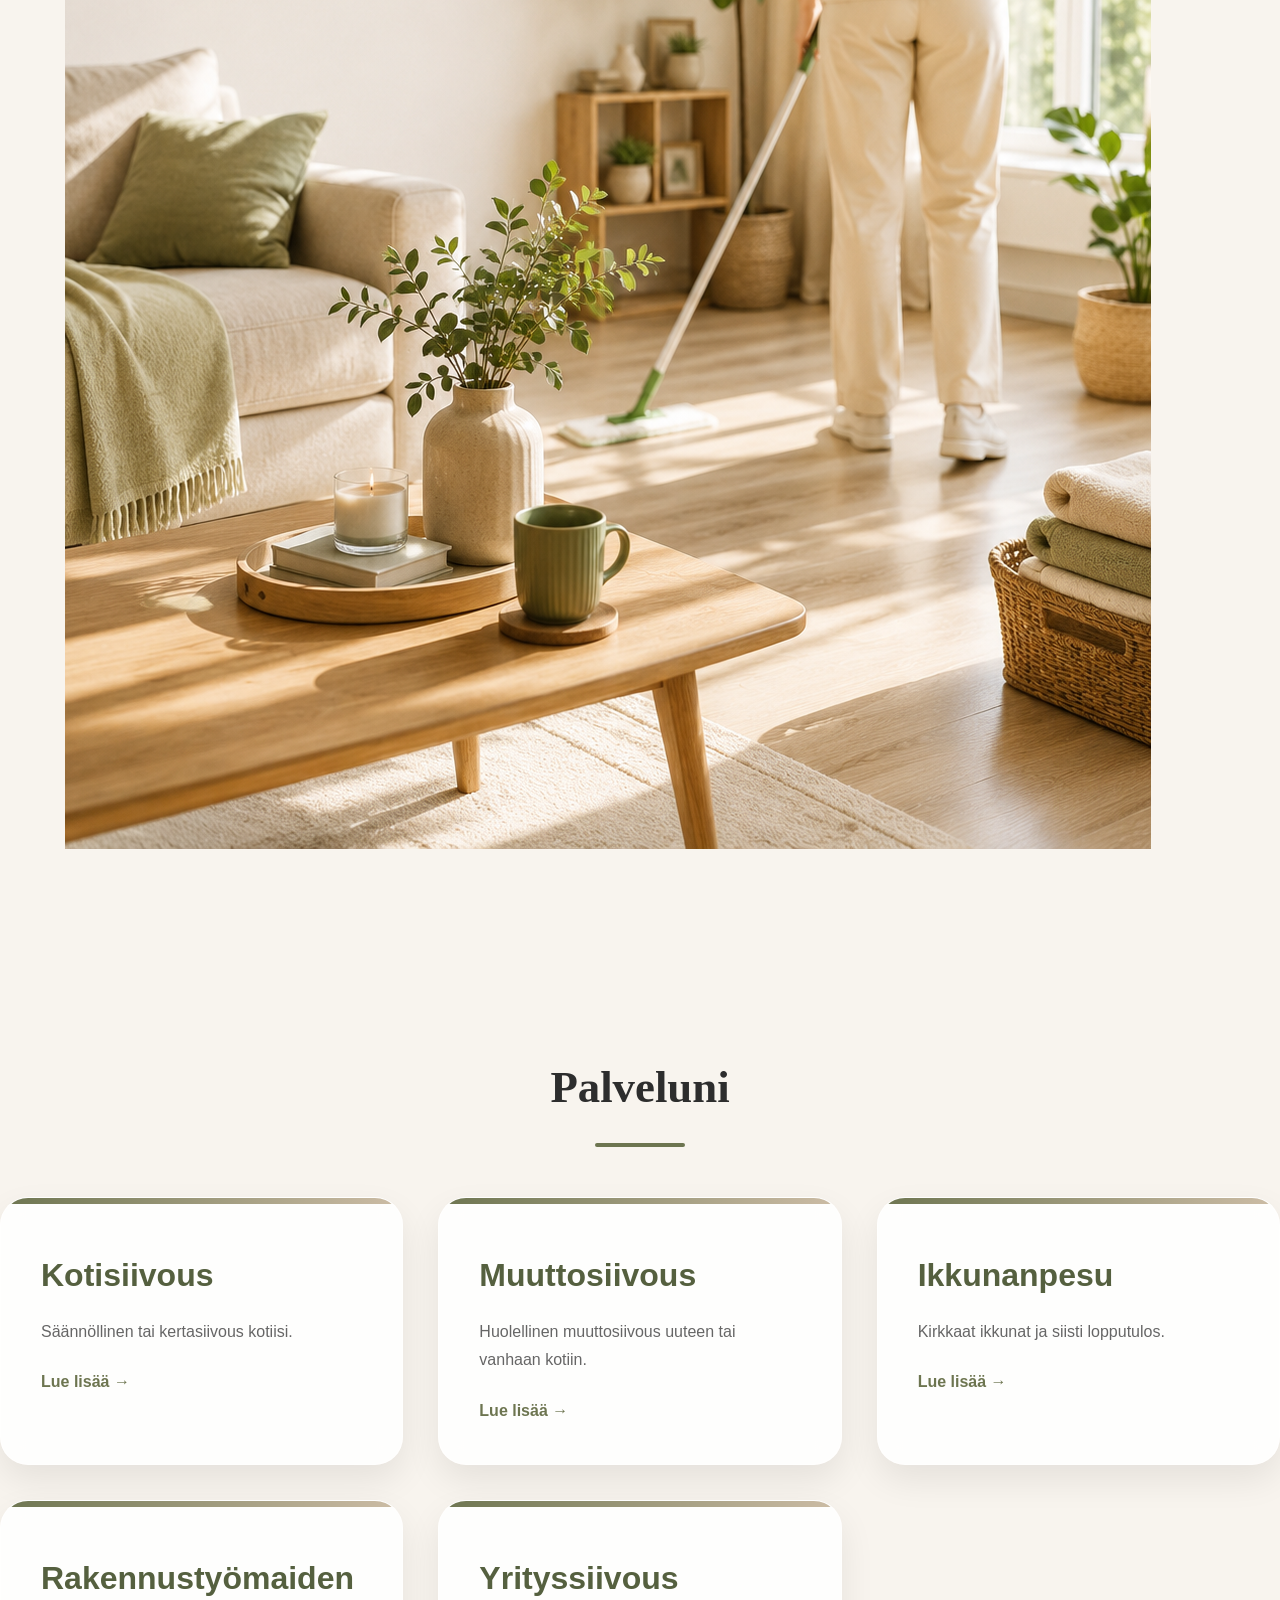
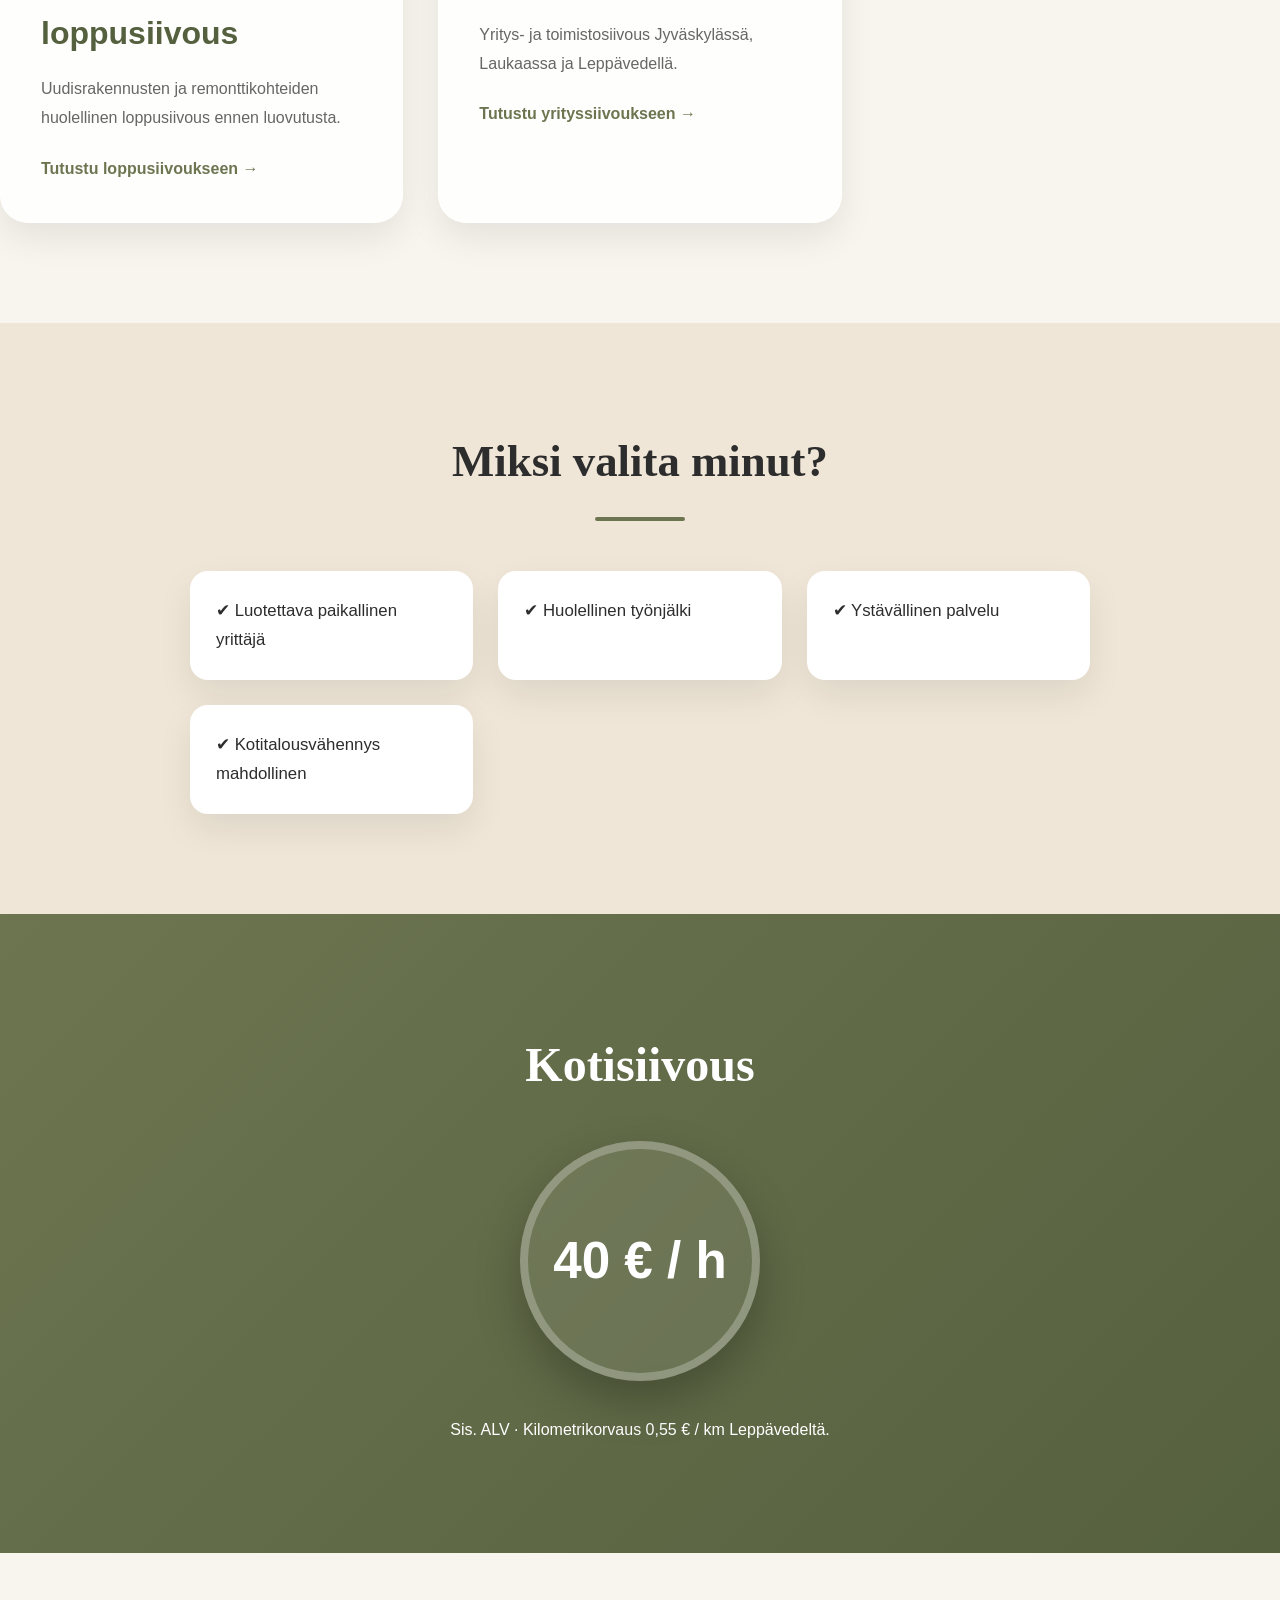
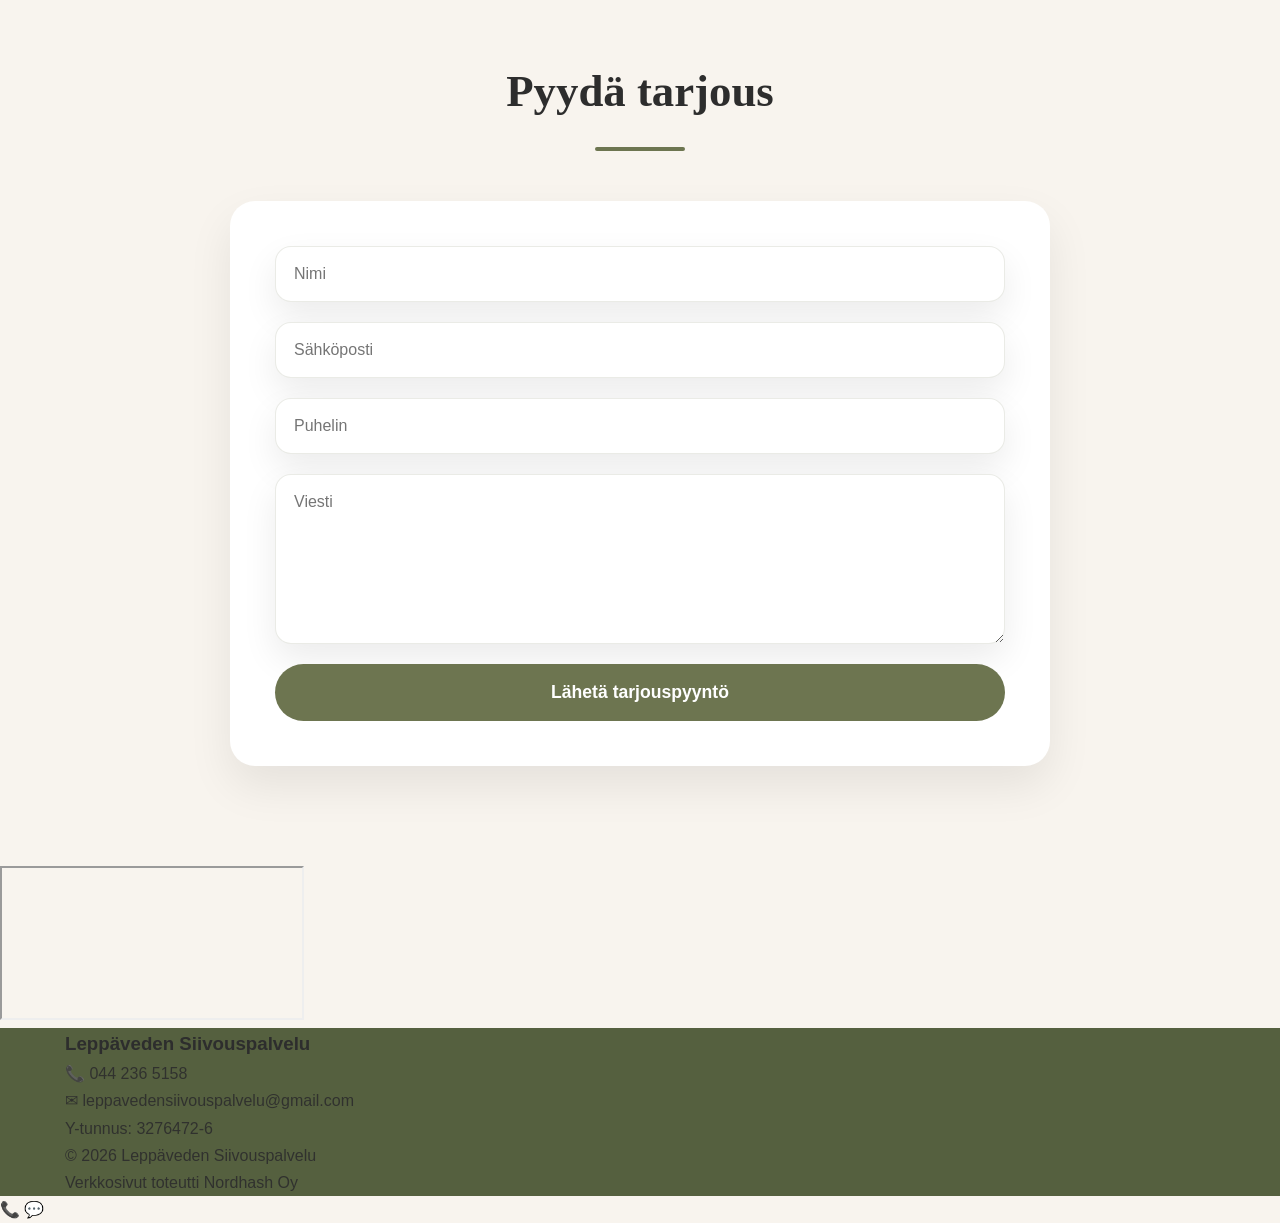
==== commit 0f15be81: "Add files via upload" ====
--- a/index.html
+++ b/index.html
@@ -108,6 +108,8 @@
     <span class="read-more">Lue lisää →</span>
 </a>
 
+<a href="rakennustyomaan-loppusiivous.html" class="card"><h3>Rakennustyömaiden loppusiivous</h3><p>Uudisrakennusten ja remonttikohteiden huolellinen loppusiivous ennen luovutusta.</p><span class="read-more">Tutustu loppusiivoukseen →</span></a>
+
 <a href="yrityssiivous.html" class="card">
     <h3>Yrityssiivous</h3>
     <p>Yritys- ja toimistosiivous Jyväskylässä, Laukaassa ja Leppävedellä.</p>
--- a/css/style.css
+++ b/css/style.css
@@ -936,3 +936,7 @@
     }
 
       }
+
+/* Etusivun ja palvelusivujen heti näkyvä hinta */
+.price-intro{max-width:640px;margin:16px auto 24px;padding:17px 22px;border-radius:16px;background:#f5f0e6;color:#293b30;text-align:center;box-shadow:0 5px 20px rgba(0,0,0,.08)}
+.price-intro strong{display:block;font-size:clamp(1.6rem,4vw,2.3rem);line-height:1.2}.price-intro strong span{font-size:.55em;vertical-align:middle}.price-intro p{margin:8px 0 0;font-size:1rem}.kotisiivous-sisalto .card ul{padding-left:1.4rem;text-align:left}.kotisiivous-sisalto .card li{margin:0 0 9px;line-height:1.5}.home-needs{margin-top:26px;padding:24px;background:#f5f0e6;border-radius:16px}.home-needs p{margin-bottom:0}
